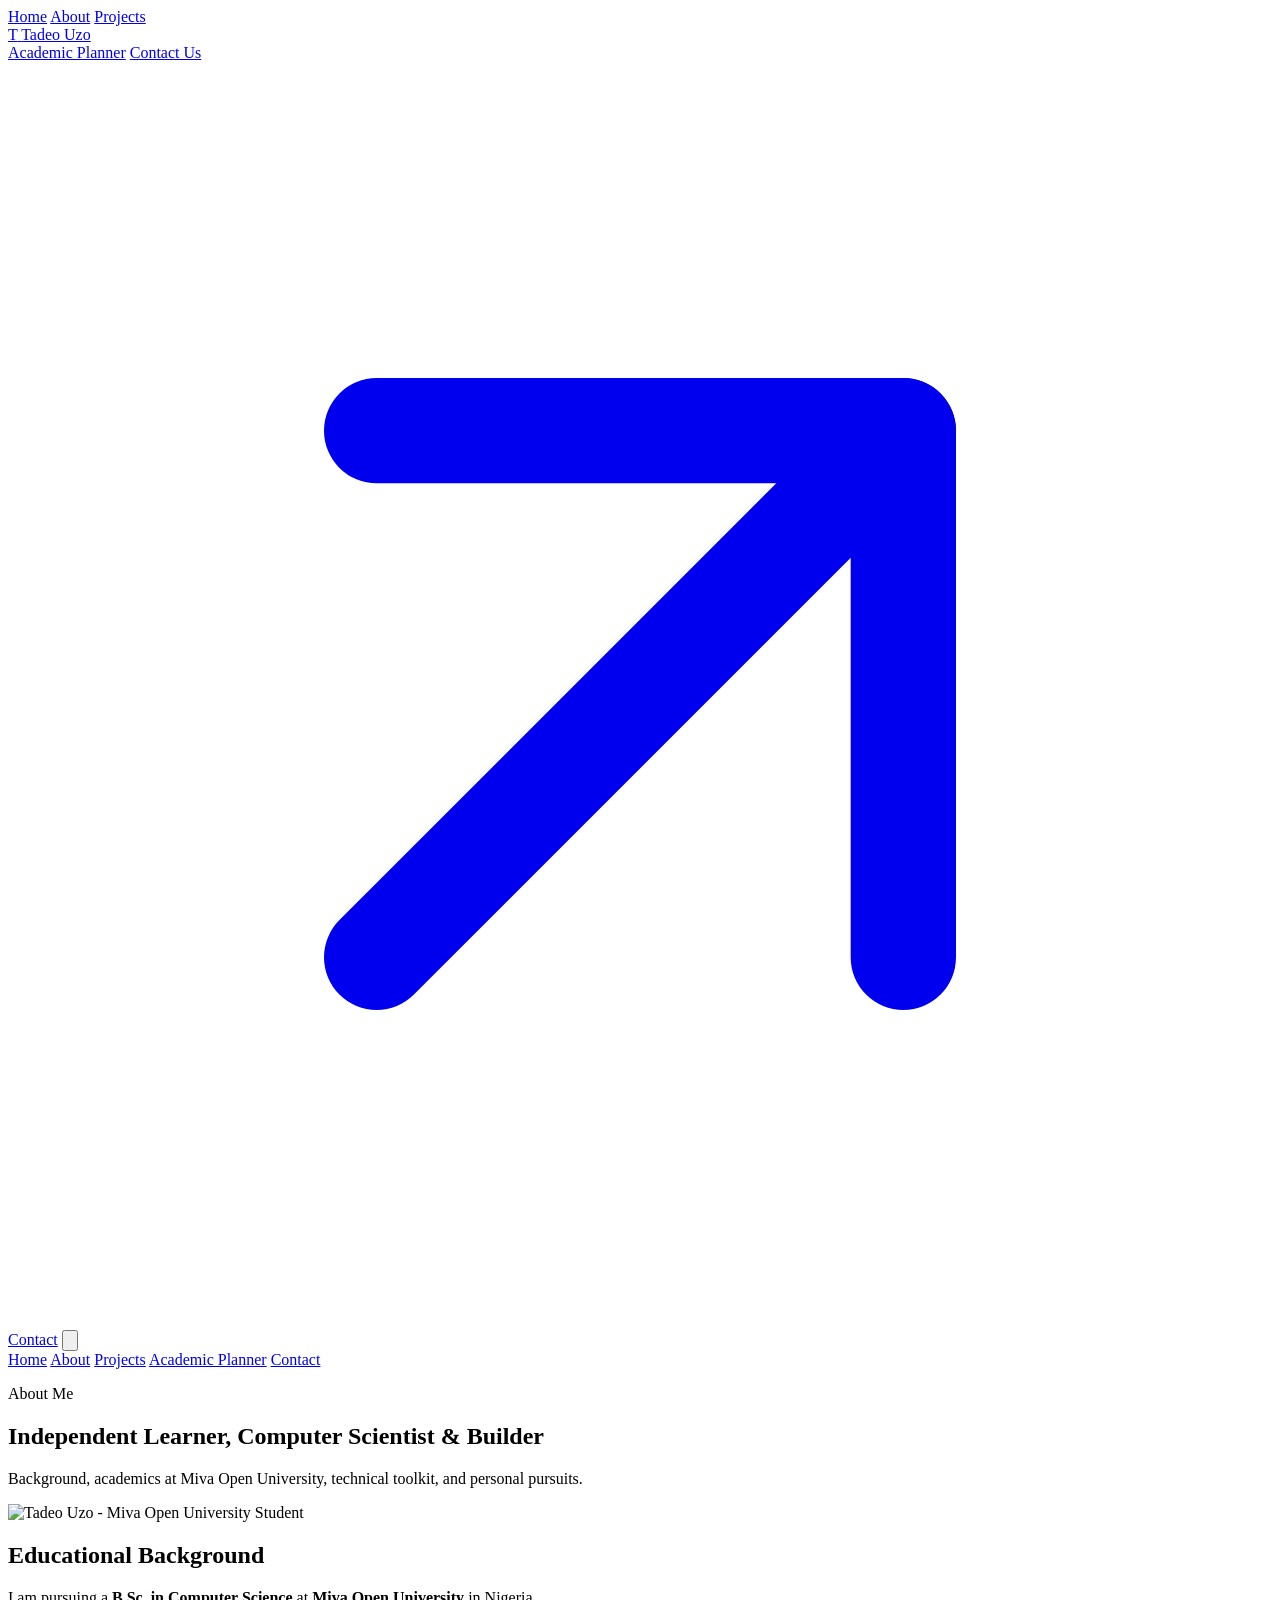
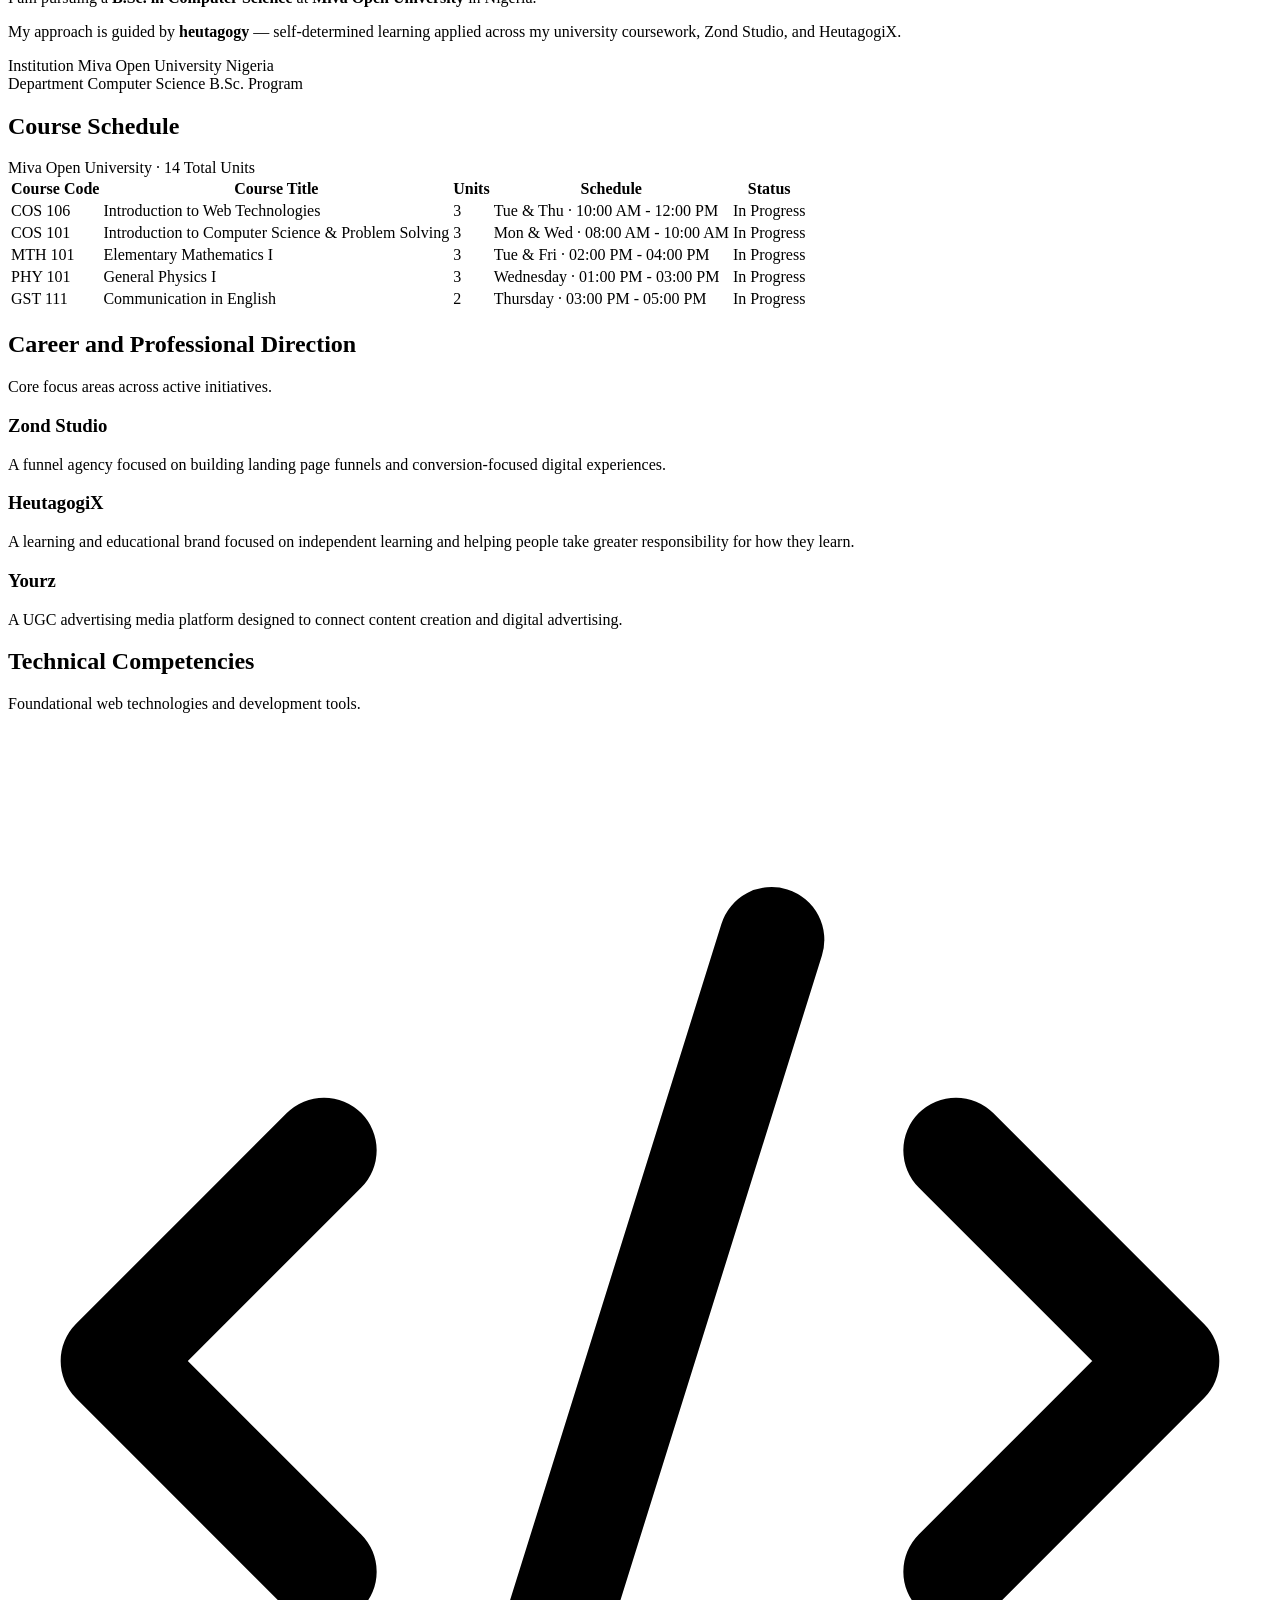
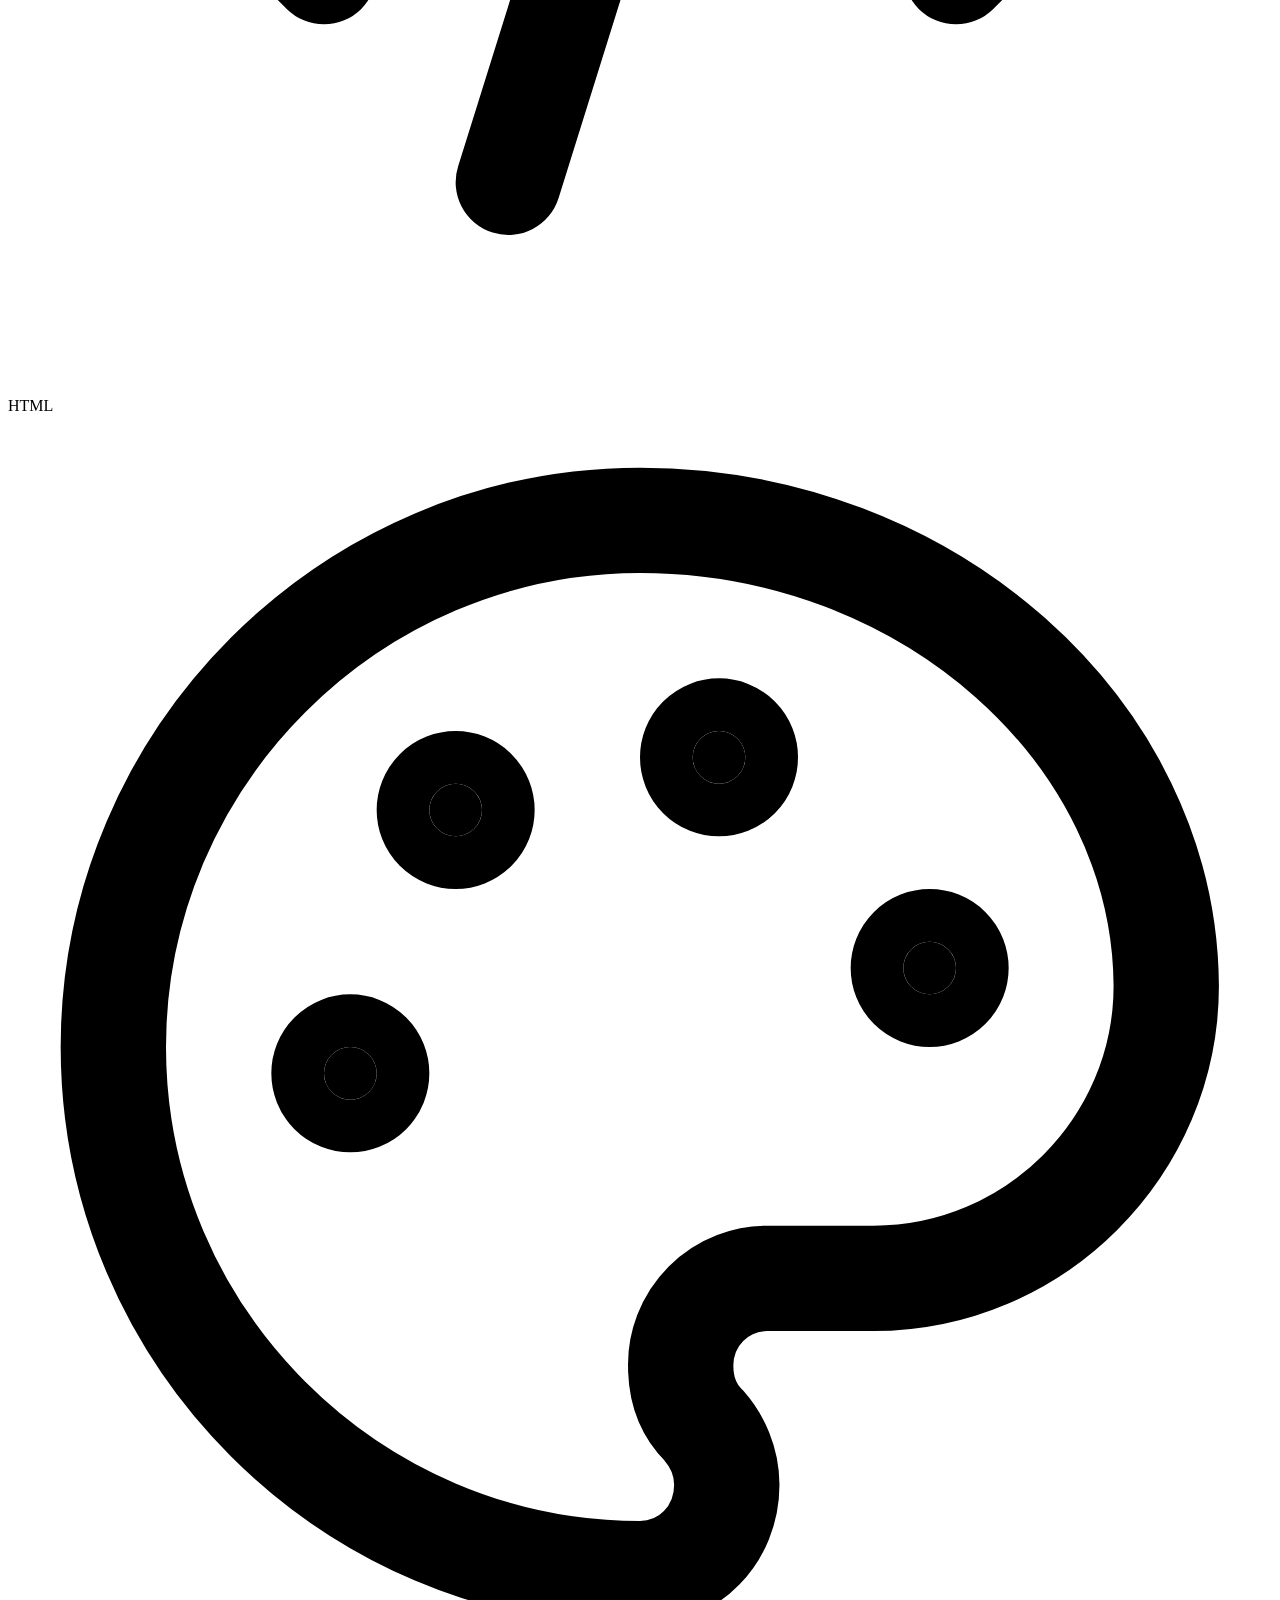
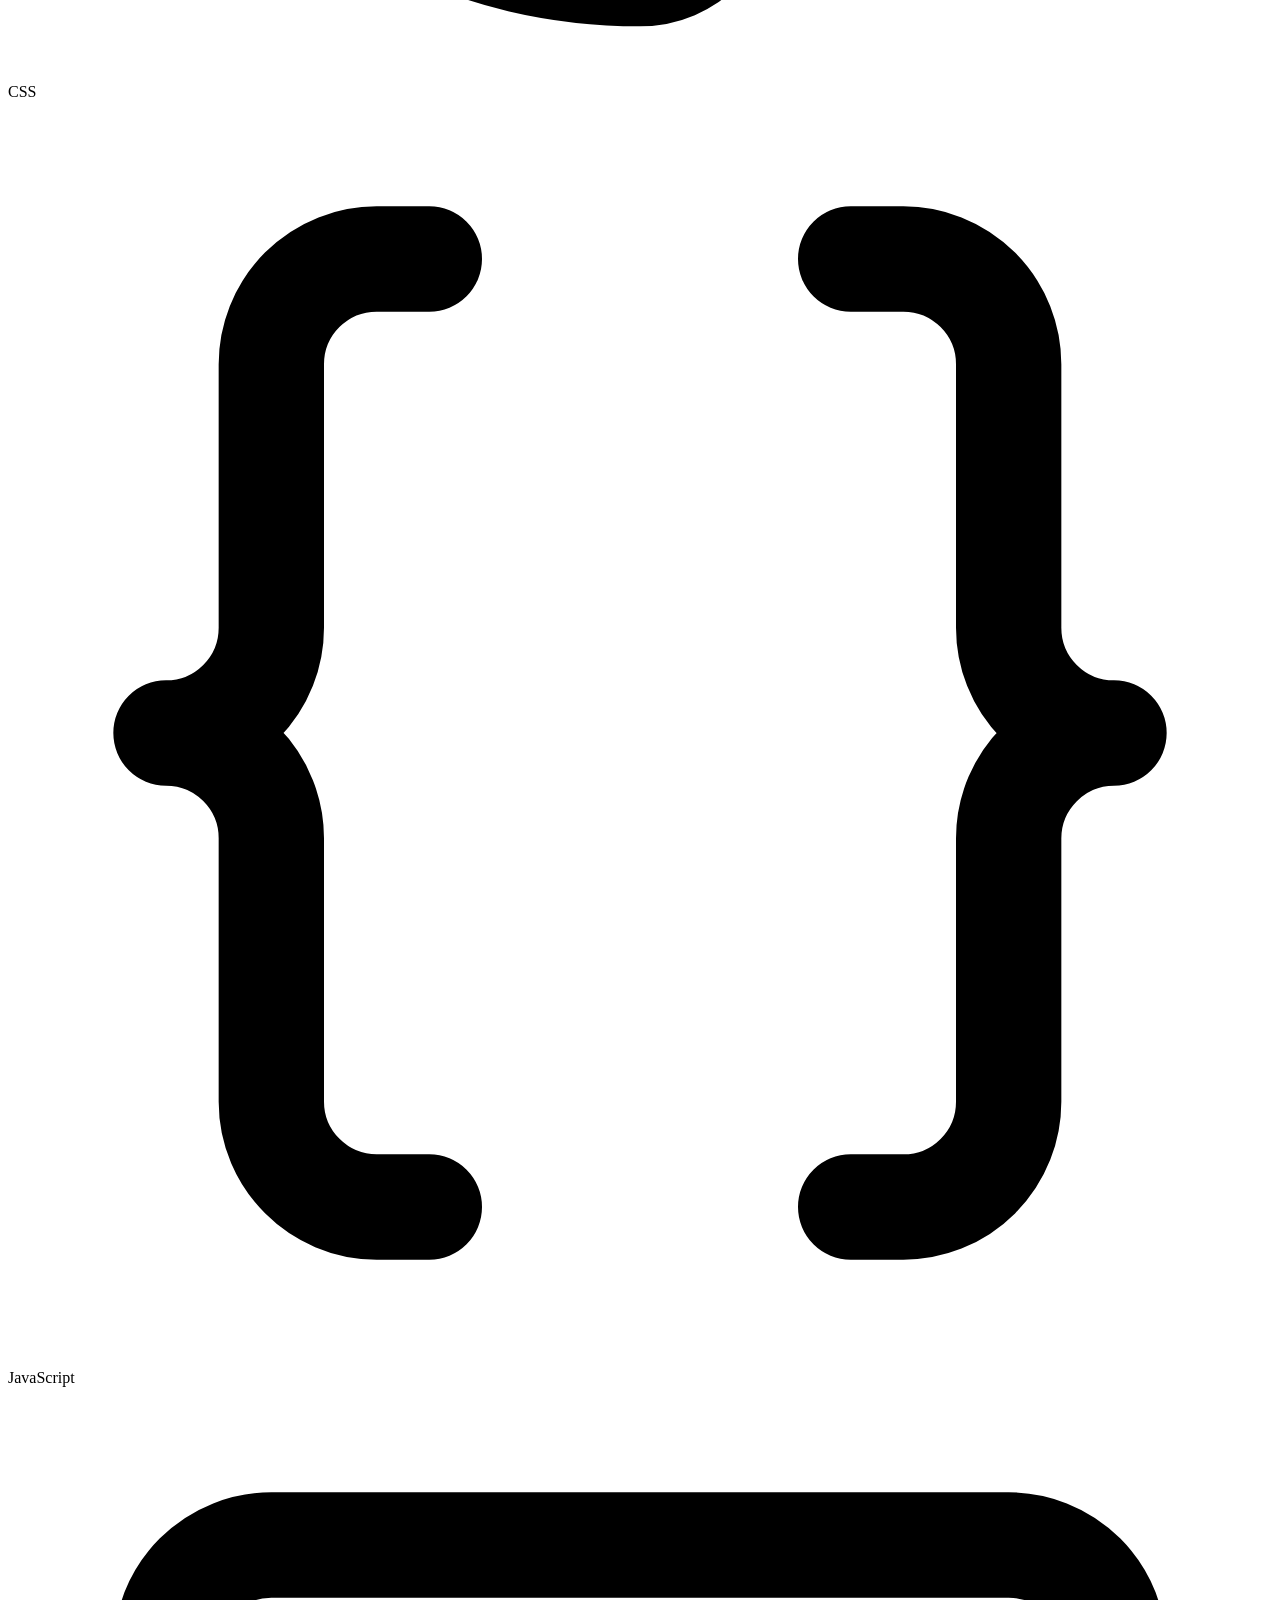
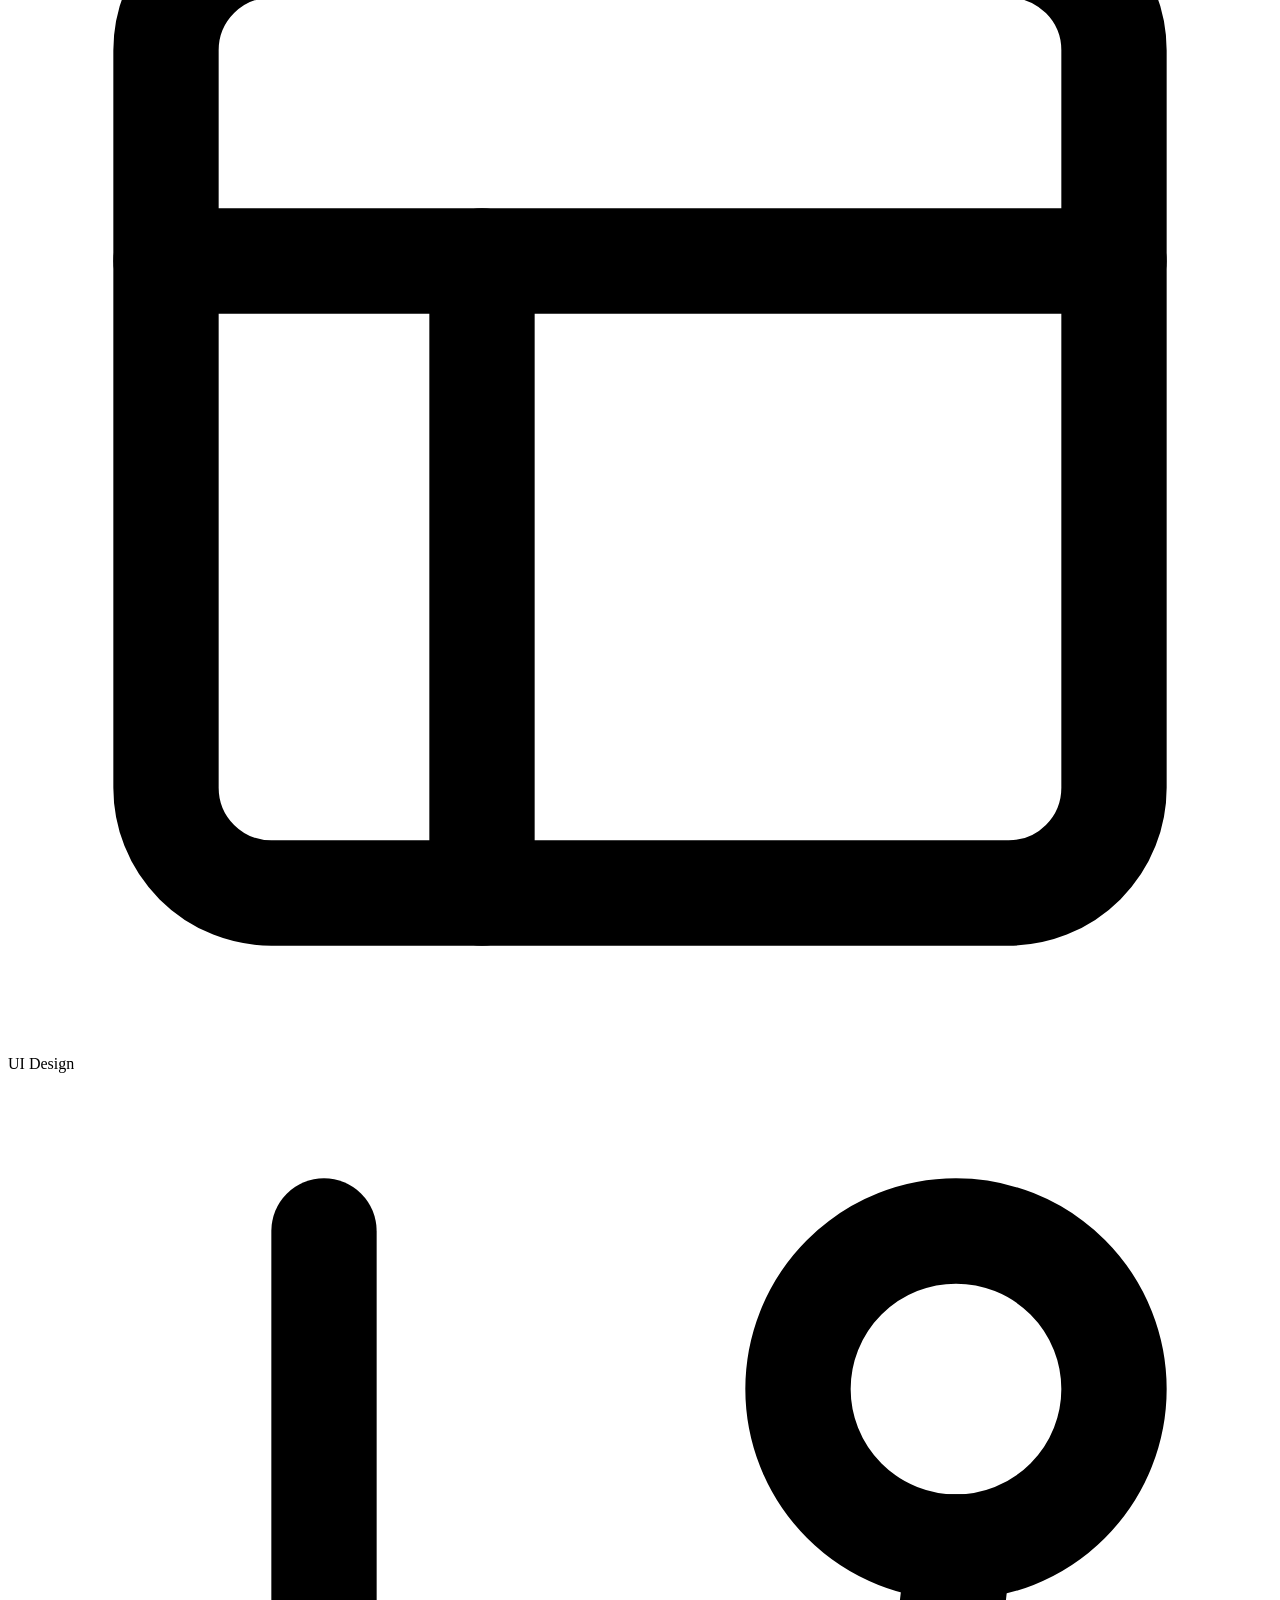
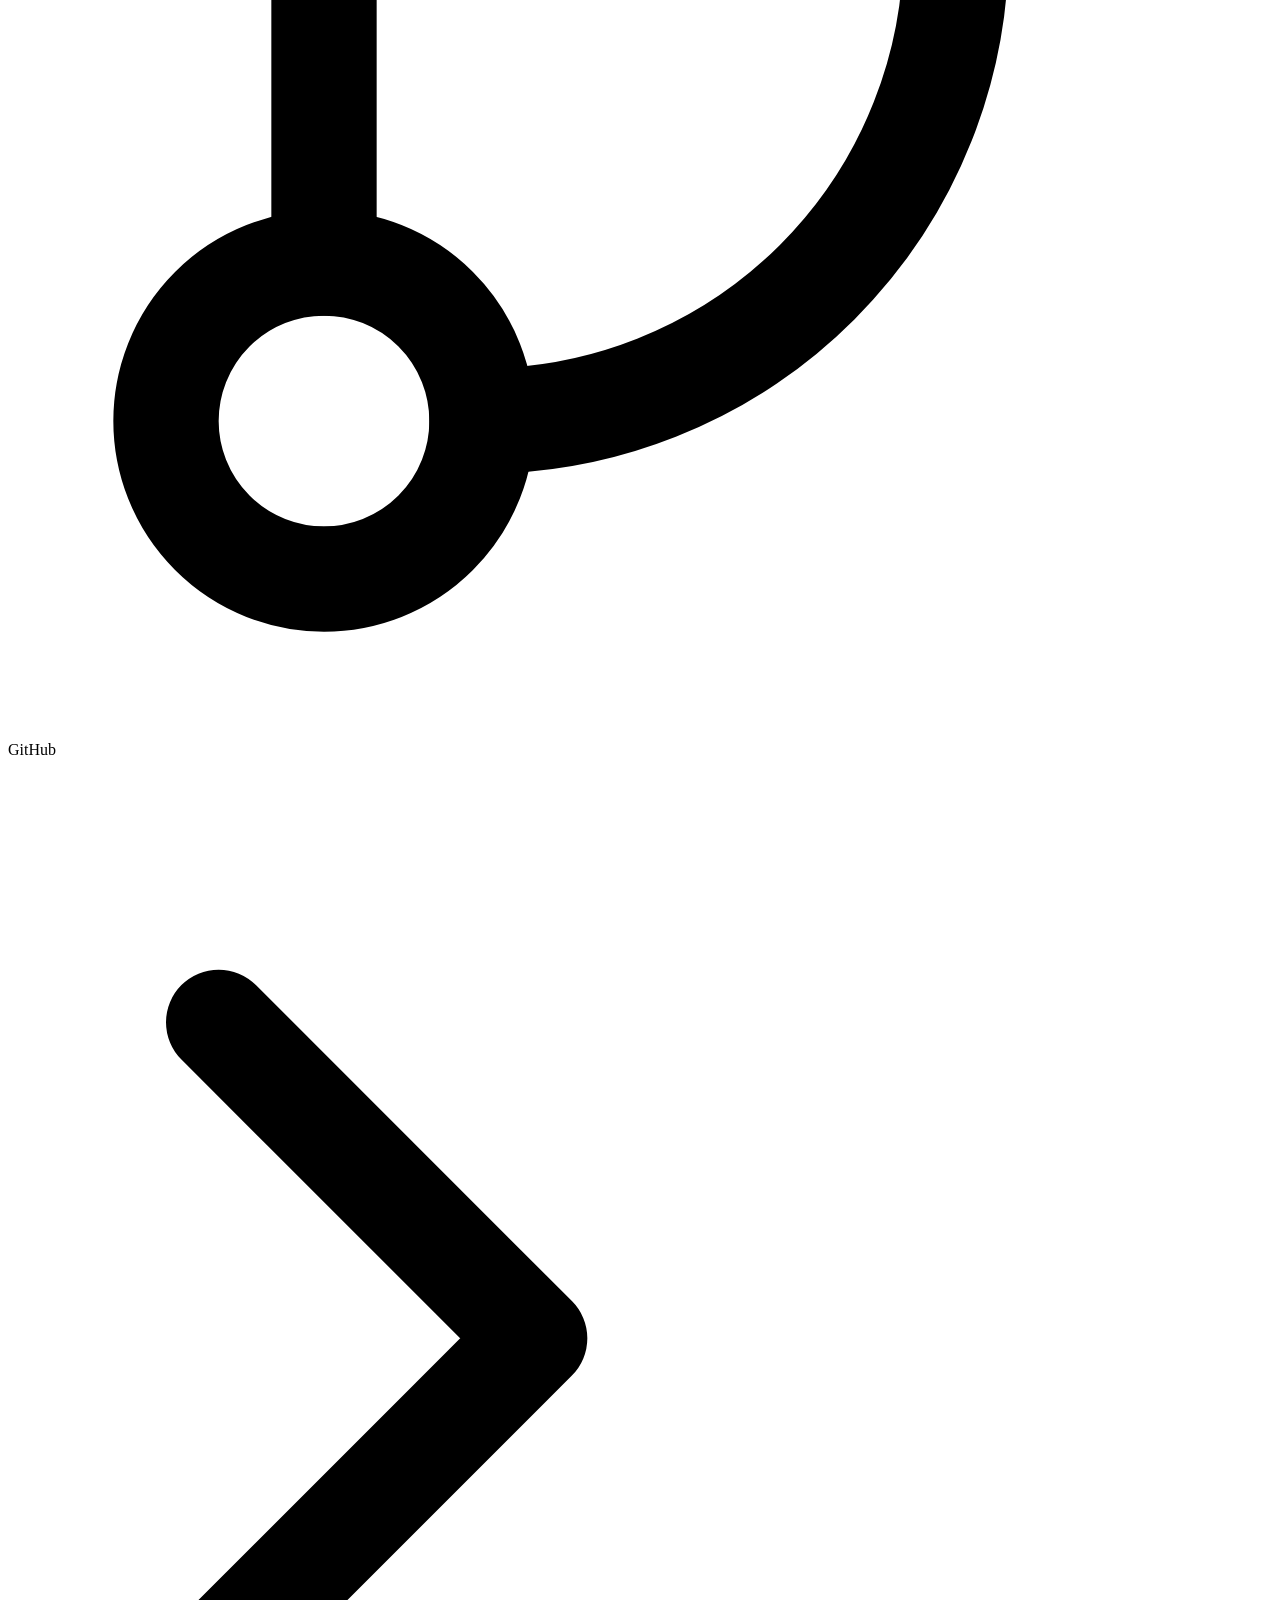
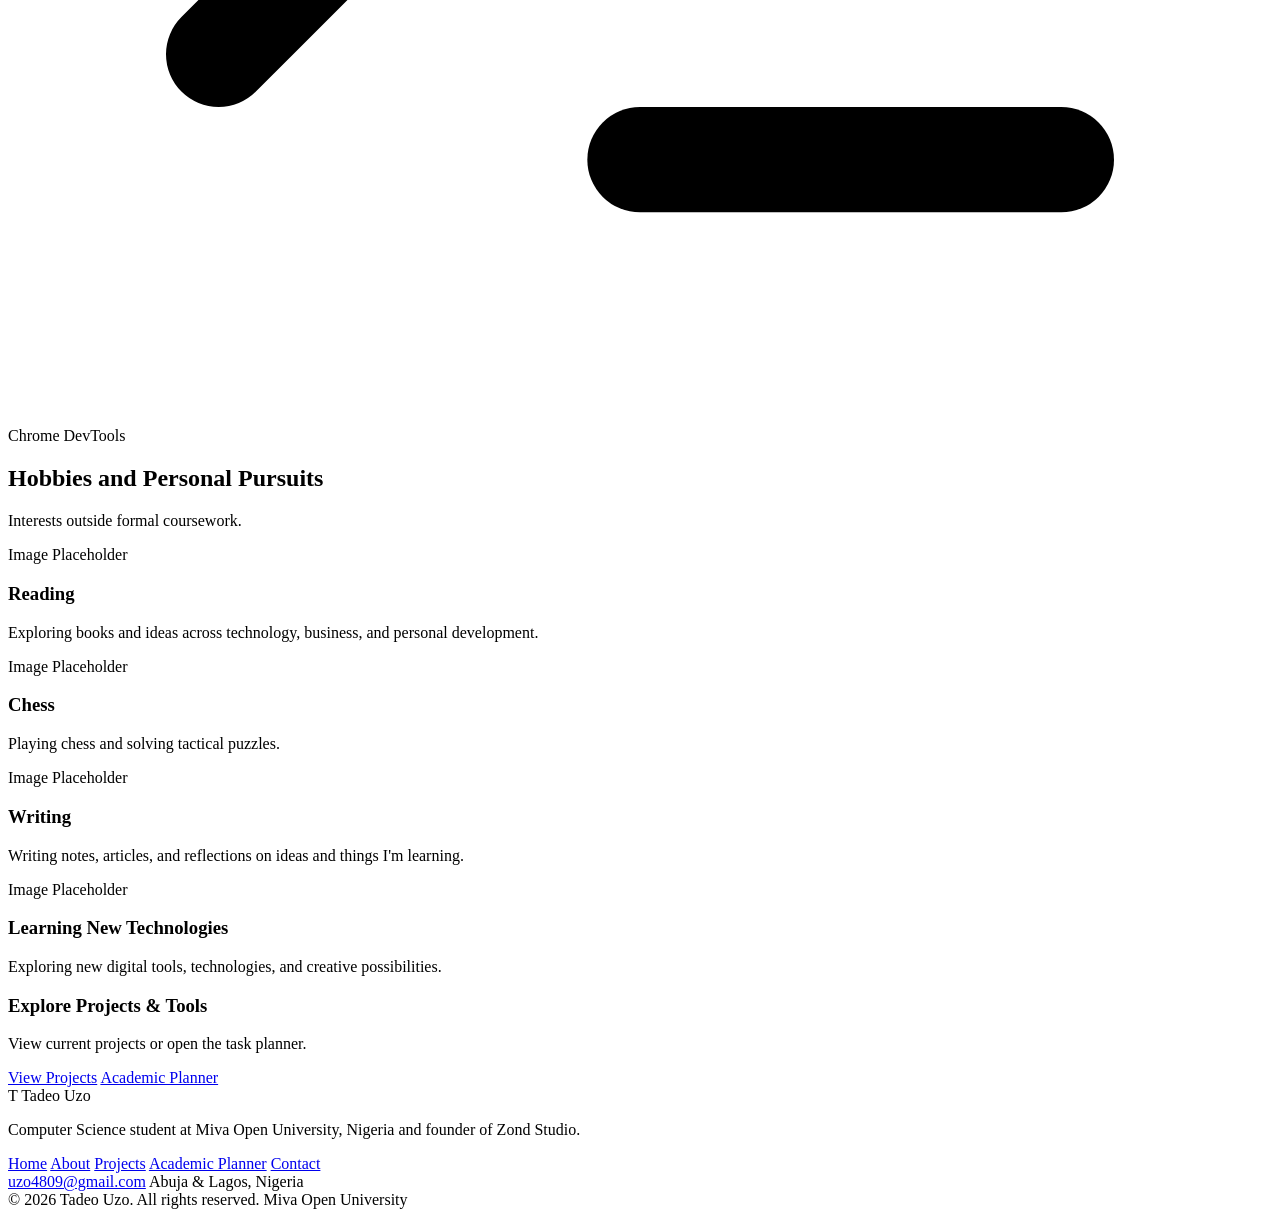
==== about.html @ a74f22e1 "Code Imported" ====
<!doctype html>
<html lang="en">
  <head>
    <meta charset="UTF-8" />
    <meta name="viewport" content="width=device-width, initial-scale=1.0" />
    <title>About Me — Tadeo Uzo</title>
    <meta name="description" content="Background, academics at Miva Open University, technical toolkit, and personal pursuits of Tadeo Uzo." />
    <link rel="preconnect" href="https://fonts.googleapis.com" />
    <link rel="preconnect" href="https://fonts.gstatic.com" crossorigin />
    <link href="https://fonts.googleapis.com/css2?family=Outfit:wght@400;500;600;700;800;900&family=Plus+Jakarta+Sans:wght@300;400;500;600;700&family=JetBrains+Mono:wght@400;500&display=swap" rel="stylesheet" />
    <link rel="stylesheet" href="/css/styles.css" />
  </head>
  <body>
    <div class="app-shell">
      <!-- Floating Capsule Header -->
      <div class="site-header-wrap">
        <header class="site-header">
          <nav class="header-nav-left" aria-label="Primary navigation">
            <a href="/index.html" class="nav-link">Home</a>
            <a href="/about.html" class="nav-link is-active">About</a>
            <a href="/projects.html" class="nav-link">Projects</a>
          </nav>

          <a href="/index.html" class="brand-lockup">
            <span class="brand-badge">T</span>
            <span class="brand-wordmark">Tadeo Uzo</span>
          </a>

          <div class="header-nav-right">
            <a href="/planner.html" class="nav-link">Academic Planner</a>
            <a href="/contact.html" class="header-cta">
              <span>Contact Us</span>
              <svg xmlns="http://www.w3.org/2000/svg" viewBox="0 0 24 24" fill="none" stroke="currentColor" stroke-width="2" stroke-linecap="round" stroke-linejoin="round" aria-hidden="true">
                <path d="M7 7h10v10" />
                <path d="M7 17 17 7" />
              </svg>
            </a>
          </div>

          <div class="header-mobile-controls">
            <a href="/contact.html" class="mobile-contact-pill">Contact</a>
            <button
              type="button"
              id="mobile-menu-toggle"
              class="mobile-menu-toggle"
              aria-label="Toggle navigation menu"
              aria-expanded="false"
            >
              <svg id="icon-menu" xmlns="http://www.w3.org/2000/svg" viewBox="0 0 24 24" fill="none" stroke="currentColor" stroke-width="2" stroke-linecap="round" stroke-linejoin="round" aria-hidden="true">
                <line x1="4" x2="20" y1="12" y2="12" />
                <line x1="4" x2="20" y1="6" y2="6" />
                <line x1="4" x2="20" y1="18" y2="18" />
              </svg>
              <svg id="icon-close" style="display: none;" xmlns="http://www.w3.org/2000/svg" viewBox="0 0 24 24" fill="none" stroke="currentColor" stroke-width="2" stroke-linecap="round" stroke-linejoin="round" aria-hidden="true">
                <path d="M18 6 6 18" />
                <path d="m6 6 12 12" />
              </svg>
            </button>
          </div>
        </header>

        <div id="mobile-drawer" class="mobile-drawer">
          <div class="mobile-drawer-list">
            <a href="/index.html" class="mobile-drawer-link">Home</a>
            <a href="/about.html" class="mobile-drawer-link is-active">About</a>
            <a href="/projects.html" class="mobile-drawer-link">Projects</a>
            <a href="/planner.html" class="mobile-drawer-link">Academic Planner</a>
            <a href="/contact.html" class="mobile-drawer-link">Contact</a>
          </div>
        </div>
      </div>

      <!-- Main Content -->
      <main class="main-content">
        <div class="page-container-5xl">
          <!-- PAGE HEADER -->
          <section class="page-header">
            <p class="page-kicker">About Me</p>
            <h1 class="page-title">
              Independent Learner, Computer Scientist &amp; Builder
            </h1>
            <p class="page-subtitle">
              Background, academics at Miva Open University, technical toolkit, and personal pursuits.
            </p>
          </section>

          <!-- A. BACKGROUND SECTION -->
          <section class="about-bg-grid">
            <div class="about-portrait-wrap">
              <div class="about-portrait-circle">
                <img
                  src="/assets/images/tadeo_uzo_portrait_1794486803854.jpg"
                  alt="Tadeo Uzo - Miva Open University Student"
                  referrerPolicy="no-referrer"
                />
              </div>
            </div>

            <div class="about-bg-content">
              <h2 class="about-bg-heading">Educational Background</h2>

              <div class="about-bg-prose">
                <p>
                  I am pursuing a <strong>B.Sc. in Computer Science</strong> at
                  <strong>Miva Open University</strong> in Nigeria.
                </p>
                <p>
                  My approach is guided by <strong>heutagogy</strong> — self-determined
                  learning applied across my university coursework, Zond Studio, and HeutagogiX.
                </p>
              </div>

              <div class="about-info-grid">
                <div class="about-info-card">
                  <span class="about-info-label">Institution</span>
                  <span class="about-info-value">Miva Open University</span>
                  <span class="about-info-meta">Nigeria</span>
                </div>
                <div class="about-info-card">
                  <span class="about-info-label">Department</span>
                  <span class="about-info-value">Computer Science</span>
                  <span class="about-info-meta">B.Sc. Program</span>
                </div>
              </div>
            </div>
          </section>

          <!-- B. EDUCATION TABLE -->
          <section class="schedule-section">
            <div class="schedule-header">
              <h2 class="section-title">Course Schedule</h2>
              <span class="schedule-units">Miva Open University · 14 Total Units</span>
            </div>

            <div class="table-card">
              <table class="course-table">
                <thead>
                  <tr>
                    <th scope="col">Course Code</th>
                    <th scope="col">Course Title</th>
                    <th scope="col" class="text-center">Units</th>
                    <th scope="col">Schedule</th>
                    <th scope="col">Status</th>
                  </tr>
                </thead>
                <tbody>
                  <tr>
                    <td class="course-code-cell">COS 106</td>
                    <td class="course-title-cell">Introduction to Web Technologies</td>
                    <td class="course-units-cell">3</td>
                    <td class="course-schedule-cell">
                      <span>Tue &amp; Thu</span>
                      <span class="course-schedule-sep">·</span>
                      <span class="course-schedule-time">10:00 AM - 12:00 PM</span>
                    </td>
                    <td class="course-status-cell">In Progress</td>
                  </tr>
                  <tr>
                    <td class="course-code-cell">COS 101</td>
                    <td class="course-title-cell">Introduction to Computer Science &amp; Problem Solving</td>
                    <td class="course-units-cell">3</td>
                    <td class="course-schedule-cell">
                      <span>Mon &amp; Wed</span>
                      <span class="course-schedule-sep">·</span>
                      <span class="course-schedule-time">08:00 AM - 10:00 AM</span>
                    </td>
                    <td class="course-status-cell">In Progress</td>
                  </tr>
                  <tr>
                    <td class="course-code-cell">MTH 101</td>
                    <td class="course-title-cell">Elementary Mathematics I</td>
                    <td class="course-units-cell">3</td>
                    <td class="course-schedule-cell">
                      <span>Tue &amp; Fri</span>
                      <span class="course-schedule-sep">·</span>
                      <span class="course-schedule-time">02:00 PM - 04:00 PM</span>
                    </td>
                    <td class="course-status-cell">In Progress</td>
                  </tr>
                  <tr>
                    <td class="course-code-cell">PHY 101</td>
                    <td class="course-title-cell">General Physics I</td>
                    <td class="course-units-cell">3</td>
                    <td class="course-schedule-cell">
                      <span>Wednesday</span>
                      <span class="course-schedule-sep">·</span>
                      <span class="course-schedule-time">01:00 PM - 03:00 PM</span>
                    </td>
                    <td class="course-status-cell">In Progress</td>
                  </tr>
                  <tr>
                    <td class="course-code-cell">GST 111</td>
                    <td class="course-title-cell">Communication in English</td>
                    <td class="course-units-cell">2</td>
                    <td class="course-schedule-cell">
                      <span>Thursday</span>
                      <span class="course-schedule-sep">·</span>
                      <span class="course-schedule-time">03:00 PM - 05:00 PM</span>
                    </td>
                    <td class="course-status-cell">In Progress</td>
                  </tr>
                </tbody>
              </table>
            </div>
          </section>

          <!-- C. CAREER AND PROFESSIONAL DIRECTION -->
          <section class="about-standalone-section">
            <div class="section-heading-block">
              <h2 class="section-title">Career and Professional Direction</h2>
              <p class="section-subtitle">Core focus areas across active initiatives.</p>
            </div>

            <div class="career-grid">
              <div class="career-card career-card--dark">
                <h3 class="career-card-title">Zond Studio</h3>
                <p class="career-card-desc">
                  A funnel agency focused on building landing page funnels and conversion-focused digital experiences.
                </p>
              </div>

              <div class="career-card career-card--light">
                <h3 class="career-card-title">HeutagogiX</h3>
                <p class="career-card-desc">
                  A learning and educational brand focused on independent learning and helping people take greater responsibility for how they learn.
                </p>
              </div>

              <div class="career-card career-card--dark">
                <h3 class="career-card-title">Yourz</h3>
                <p class="career-card-desc">
                  A UGC advertising media platform designed to connect content creation and digital advertising.
                </p>
              </div>
            </div>
          </section>

          <!-- D. TECHNICAL COMPETENCIES -->
          <section class="about-standalone-section">
            <div class="section-heading-block">
              <h2 class="section-title">Technical Competencies</h2>
              <p class="section-subtitle">Foundational web technologies and development tools.</p>
            </div>

            <div class="skills-grid">
              <div class="skill-card">
                <div class="skill-icon-box">
                  <svg xmlns="http://www.w3.org/2000/svg" viewBox="0 0 24 24" fill="none" stroke="currentColor" stroke-width="2" stroke-linecap="round" stroke-linejoin="round" aria-hidden="true">
                    <path d="m18 16 4-4-4-4" />
                    <path d="m6 8-4 4 4 4" />
                    <path d="m14.5 4-5 16" />
                  </svg>
                </div>
                <span class="skill-label">HTML</span>
              </div>

              <div class="skill-card">
                <div class="skill-icon-box">
                  <svg xmlns="http://www.w3.org/2000/svg" viewBox="0 0 24 24" fill="none" stroke="currentColor" stroke-width="2" stroke-linecap="round" stroke-linejoin="round" aria-hidden="true">
                    <circle cx="13.5" cy="6.5" r=".5" fill="currentColor" />
                    <circle cx="17.5" cy="10.5" r=".5" fill="currentColor" />
                    <circle cx="8.5" cy="7.5" r=".5" fill="currentColor" />
                    <circle cx="6.5" cy="12.5" r=".5" fill="currentColor" />
                    <path d="M12 2C6.5 2 2 6.5 2 12s4.5 10 10 10c.926 0 1.648-.746 1.648-1.688 0-.437-.18-.835-.437-1.125-.29-.289-.438-.652-.438-1.125a1.64 1.64 0 0 1 1.668-1.668h1.996c3.051 0 5.555-2.503 5.555-5.554C21.965 6.012 17.461 2 12 2z" />
                  </svg>
                </div>
                <span class="skill-label">CSS</span>
              </div>

              <div class="skill-card">
                <div class="skill-icon-box">
                  <svg xmlns="http://www.w3.org/2000/svg" viewBox="0 0 24 24" fill="none" stroke="currentColor" stroke-width="2" stroke-linecap="round" stroke-linejoin="round" aria-hidden="true">
                    <path d="M8 3H7a2 2 0 0 0-2 2v5a2 2 0 0 1-2 2 2 2 0 0 1 2 2v5c0 1.1.9 2 2 2h1" />
                    <path d="M16 21h1a2 2 0 0 0 2-2v-5c0-1.1.9-2 2-2a2 2 0 0 1-2-2V5a2 2 0 0 0-2-2h-1" />
                  </svg>
                </div>
                <span class="skill-label">JavaScript</span>
              </div>

              <div class="skill-card">
                <div class="skill-icon-box">
                  <svg xmlns="http://www.w3.org/2000/svg" viewBox="0 0 24 24" fill="none" stroke="currentColor" stroke-width="2" stroke-linecap="round" stroke-linejoin="round" aria-hidden="true">
                    <rect width="18" height="18" x="3" y="3" rx="2" />
                    <path d="M3 9h18" />
                    <path d="M9 21V9" />
                  </svg>
                </div>
                <span class="skill-label">UI Design</span>
              </div>

              <div class="skill-card">
                <div class="skill-icon-box">
                  <svg xmlns="http://www.w3.org/2000/svg" viewBox="0 0 24 24" fill="none" stroke="currentColor" stroke-width="2" stroke-linecap="round" stroke-linejoin="round" aria-hidden="true">
                    <line x1="6" x2="6" y1="3" y2="15" />
                    <circle cx="18" cy="6" r="3" />
                    <circle cx="6" cy="18" r="3" />
                    <path d="M18 9a9 9 0 0 1-9 9" />
                  </svg>
                </div>
                <span class="skill-label">GitHub</span>
              </div>

              <div class="skill-card">
                <div class="skill-icon-box">
                  <svg xmlns="http://www.w3.org/2000/svg" viewBox="0 0 24 24" fill="none" stroke="currentColor" stroke-width="2" stroke-linecap="round" stroke-linejoin="round" aria-hidden="true">
                    <polyline points="4 17 10 11 4 5" />
                    <line x1="12" x2="20" y1="19" y2="19" />
                  </svg>
                </div>
                <span class="skill-label">Chrome DevTools</span>
              </div>
            </div>
          </section>

          <!-- E. HOBBIES AND PERSONAL PURSUITS -->
          <section class="about-standalone-section">
            <div class="section-heading-block">
              <h2 class="section-title">Hobbies and Personal Pursuits</h2>
              <p class="section-subtitle">Interests outside formal coursework.</p>
            </div>

            <div class="hobbies-grid">
              <div class="hobby-card">
                <div class="hobby-placeholder">Image Placeholder</div>
                <div class="hobby-body">
                  <h3 class="hobby-title">Reading</h3>
                  <p class="hobby-desc">
                    Exploring books and ideas across technology, business, and personal development.
                  </p>
                </div>
              </div>

              <div class="hobby-card">
                <div class="hobby-placeholder">Image Placeholder</div>
                <div class="hobby-body">
                  <h3 class="hobby-title">Chess</h3>
                  <p class="hobby-desc">
                    Playing chess and solving tactical puzzles.
                  </p>
                </div>
              </div>

              <div class="hobby-card">
                <div class="hobby-placeholder">Image Placeholder</div>
                <div class="hobby-body">
                  <h3 class="hobby-title">Writing</h3>
                  <p class="hobby-desc">
                    Writing notes, articles, and reflections on ideas and things I&apos;m learning.
                  </p>
                </div>
              </div>

              <div class="hobby-card">
                <div class="hobby-placeholder">Image Placeholder</div>
                <div class="hobby-body">
                  <h3 class="hobby-title">Learning New Technologies</h3>
                  <p class="hobby-desc">
                    Exploring new digital tools, technologies, and creative possibilities.
                  </p>
                </div>
              </div>
            </div>
          </section>

          <!-- Bottom Navigation Callout -->
          <section class="about-callout">
            <div>
              <h3 class="about-callout-title">Explore Projects &amp; Tools</h3>
              <p class="about-callout-sub">
                View current projects or open the task planner.
              </p>
            </div>
            <div class="about-callout-actions">
              <a href="/projects.html" class="btn-callout-primary">View Projects</a>
              <a href="/planner.html" class="btn-callout-secondary">Academic Planner</a>
            </div>
          </section>
        </div>
      </main>

      <!-- Dark Footer -->
      <footer class="site-footer">
        <div class="footer-inner">
          <div class="footer-top">
            <div class="footer-brand">
              <div class="footer-brand-row">
                <span class="footer-brand-badge">T</span>
                <span class="footer-brand-name">Tadeo Uzo</span>
              </div>
              <p class="footer-brand-desc">
                Computer Science student at Miva Open University, Nigeria and founder of Zond Studio.
              </p>
            </div>

            <nav aria-label="Footer navigation" class="footer-nav">
              <a href="/index.html">Home</a>
              <a href="/about.html">About</a>
              <a href="/projects.html">Projects</a>
              <a href="/planner.html">Academic Planner</a>
              <a href="/contact.html">Contact</a>
            </nav>

            <div class="footer-contact">
              <a href="mailto:uzo4809@gmail.com" class="footer-email">uzo4809@gmail.com</a>
              <span>Abuja &amp; Lagos, Nigeria</span>
            </div>
          </div>

          <div class="footer-bottom">
            <span>&copy; 2026 Tadeo Uzo. All rights reserved.</span>
            <span>Miva Open University</span>
          </div>
        </div>
      </footer>
    </div>

    <script type="module" src="/js/main.js"></script>
  </body>
</html>
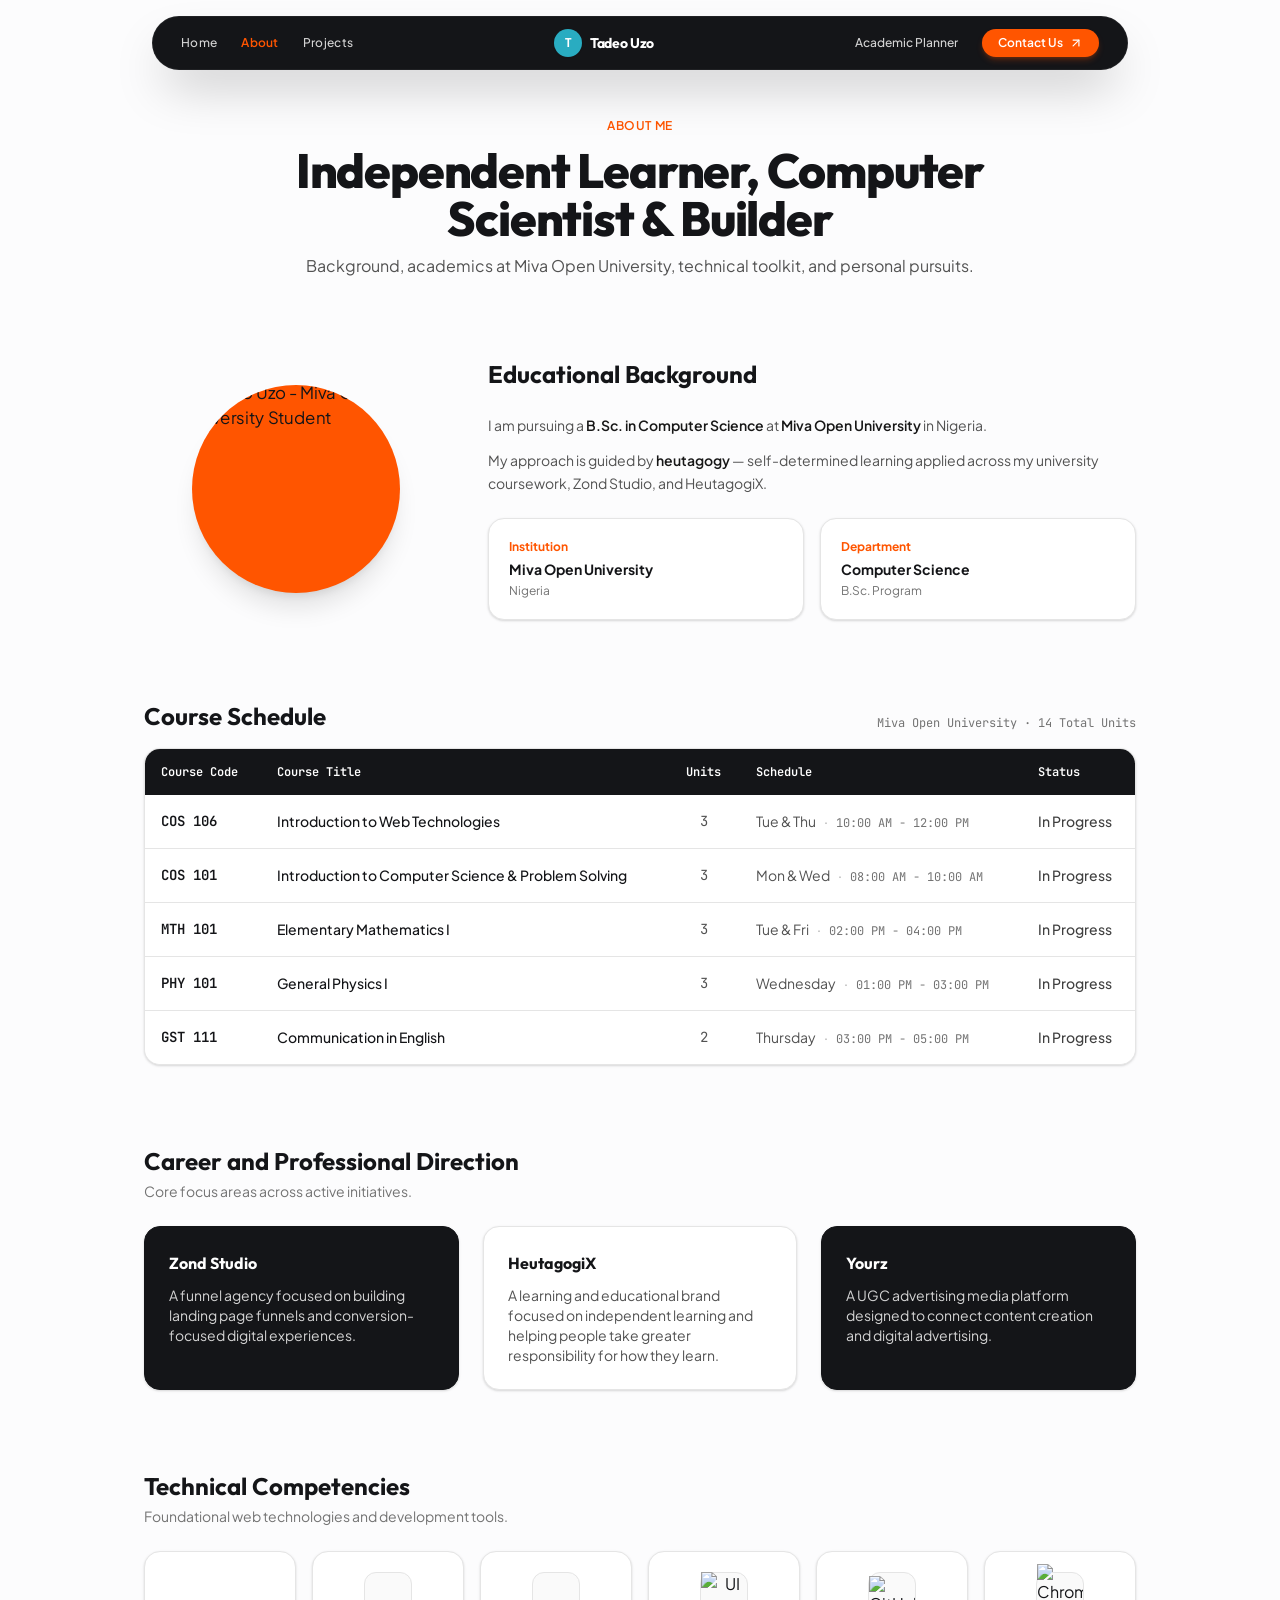
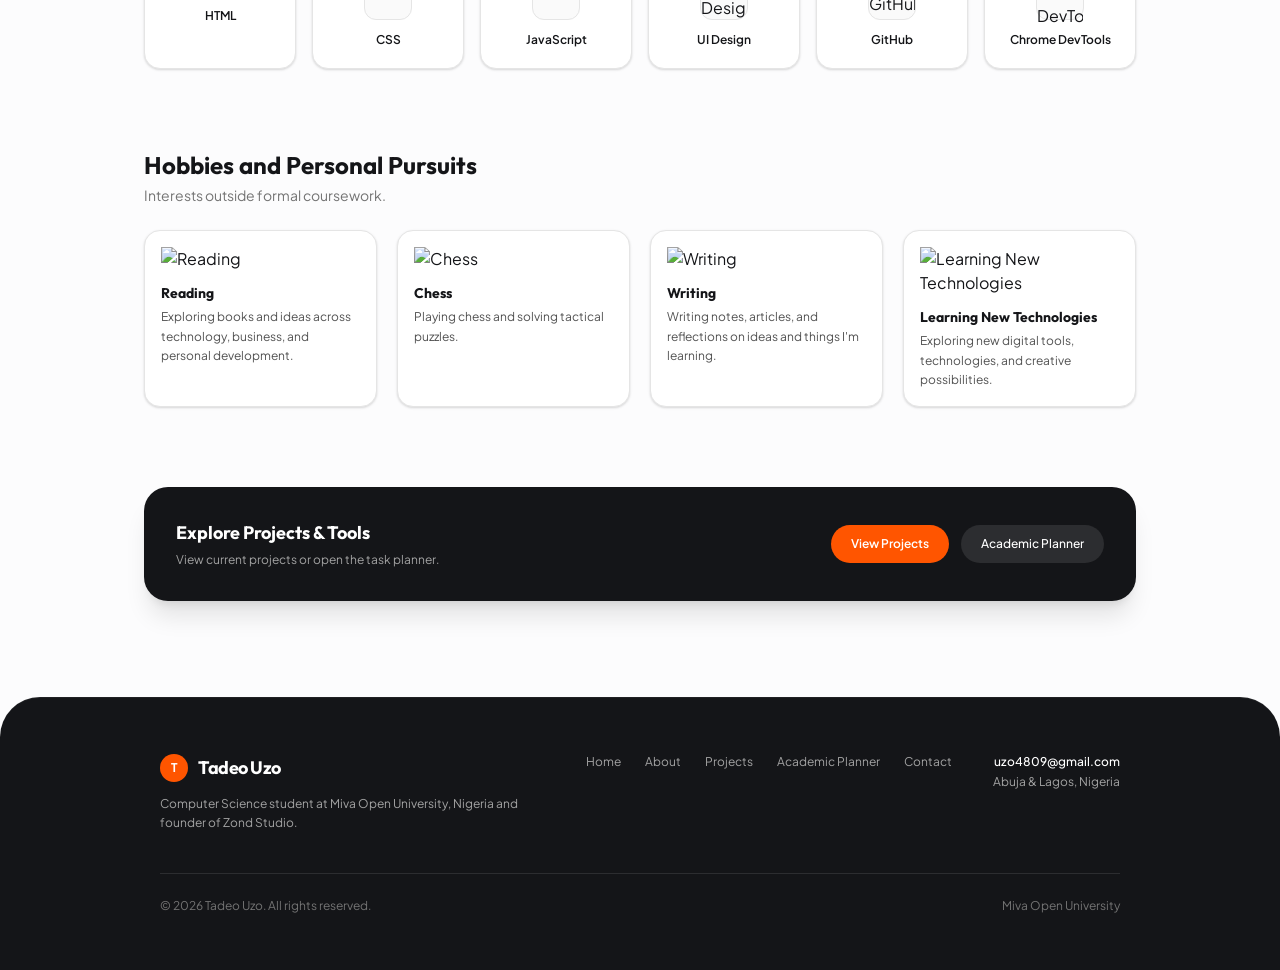
==== commit c68f44ee: "Media Imported and Project Finshed" ====
--- a/about.html
+++ b/about.html
@@ -89,7 +89,7 @@
             <div class="about-portrait-wrap">
               <div class="about-portrait-circle">
                 <img
-                  src="/assets/images/tadeo_uzo_portrait_1794486803854.jpg"
+                  src="assets/me-sleeve.png"
                   alt="Tadeo Uzo - Miva Open University Student"
                   referrerPolicy="no-referrer"
                 />
@@ -244,68 +244,42 @@
 
             <div class="skills-grid">
               <div class="skill-card">
-                <div class="skill-icon-box">
-                  <svg xmlns="http://www.w3.org/2000/svg" viewBox="0 0 24 24" fill="none" stroke="currentColor" stroke-width="2" stroke-linecap="round" stroke-linejoin="round" aria-hidden="true">
-                    <path d="m18 16 4-4-4-4" />
-                    <path d="m6 8-4 4 4 4" />
-                    <path d="m14.5 4-5 16" />
+                <img src="assets/html.png" alt="">
+                <span class="skill-label">HTML</span>
+              </div>
+
+              <div class="skill-card">
+                <div class="skill-icon-box">
+                  <img src="assets/css.png" alt="">
+                </div>
+                <span class="skill-label">CSS</span>
+              </div>
+
+              <div class="skill-card">
+                <div class="skill-icon-box">
+                  <img src="assets/JS.png" alt="">
+                </div>
+                <span class="skill-label">JavaScript</span>
+              </div>
+
+              <div class="skill-card">
+                <div class="skill-icon-box">
+                  <img src="assets/UI.png" alt="UI Design">
+                </div>
+                <span class="skill-label">UI Design</span>
+              </div>
+
+              <div class="skill-card">
+                <div class="skill-icon-box">
+                    <img src="assets/github.png" alt="GitHub">
                   </svg>
                 </div>
-                <span class="skill-label">HTML</span>
-              </div>
-
-              <div class="skill-card">
-                <div class="skill-icon-box">
-                  <svg xmlns="http://www.w3.org/2000/svg" viewBox="0 0 24 24" fill="none" stroke="currentColor" stroke-width="2" stroke-linecap="round" stroke-linejoin="round" aria-hidden="true">
-                    <circle cx="13.5" cy="6.5" r=".5" fill="currentColor" />
-                    <circle cx="17.5" cy="10.5" r=".5" fill="currentColor" />
-                    <circle cx="8.5" cy="7.5" r=".5" fill="currentColor" />
-                    <circle cx="6.5" cy="12.5" r=".5" fill="currentColor" />
-                    <path d="M12 2C6.5 2 2 6.5 2 12s4.5 10 10 10c.926 0 1.648-.746 1.648-1.688 0-.437-.18-.835-.437-1.125-.29-.289-.438-.652-.438-1.125a1.64 1.64 0 0 1 1.668-1.668h1.996c3.051 0 5.555-2.503 5.555-5.554C21.965 6.012 17.461 2 12 2z" />
-                  </svg>
-                </div>
-                <span class="skill-label">CSS</span>
-              </div>
-
-              <div class="skill-card">
-                <div class="skill-icon-box">
-                  <svg xmlns="http://www.w3.org/2000/svg" viewBox="0 0 24 24" fill="none" stroke="currentColor" stroke-width="2" stroke-linecap="round" stroke-linejoin="round" aria-hidden="true">
-                    <path d="M8 3H7a2 2 0 0 0-2 2v5a2 2 0 0 1-2 2 2 2 0 0 1 2 2v5c0 1.1.9 2 2 2h1" />
-                    <path d="M16 21h1a2 2 0 0 0 2-2v-5c0-1.1.9-2 2-2a2 2 0 0 1-2-2V5a2 2 0 0 0-2-2h-1" />
-                  </svg>
-                </div>
-                <span class="skill-label">JavaScript</span>
-              </div>
-
-              <div class="skill-card">
-                <div class="skill-icon-box">
-                  <svg xmlns="http://www.w3.org/2000/svg" viewBox="0 0 24 24" fill="none" stroke="currentColor" stroke-width="2" stroke-linecap="round" stroke-linejoin="round" aria-hidden="true">
-                    <rect width="18" height="18" x="3" y="3" rx="2" />
-                    <path d="M3 9h18" />
-                    <path d="M9 21V9" />
-                  </svg>
-                </div>
-                <span class="skill-label">UI Design</span>
-              </div>
-
-              <div class="skill-card">
-                <div class="skill-icon-box">
-                  <svg xmlns="http://www.w3.org/2000/svg" viewBox="0 0 24 24" fill="none" stroke="currentColor" stroke-width="2" stroke-linecap="round" stroke-linejoin="round" aria-hidden="true">
-                    <line x1="6" x2="6" y1="3" y2="15" />
-                    <circle cx="18" cy="6" r="3" />
-                    <circle cx="6" cy="18" r="3" />
-                    <path d="M18 9a9 9 0 0 1-9 9" />
-                  </svg>
-                </div>
                 <span class="skill-label">GitHub</span>
               </div>
 
               <div class="skill-card">
                 <div class="skill-icon-box">
-                  <svg xmlns="http://www.w3.org/2000/svg" viewBox="0 0 24 24" fill="none" stroke="currentColor" stroke-width="2" stroke-linecap="round" stroke-linejoin="round" aria-hidden="true">
-                    <polyline points="4 17 10 11 4 5" />
-                    <line x1="12" x2="20" y1="19" y2="19" />
-                  </svg>
+                  <img src="assets/chrome.png" alt="Chrome DevTools">
                 </div>
                 <span class="skill-label">Chrome DevTools</span>
               </div>
@@ -321,7 +295,7 @@
 
             <div class="hobbies-grid">
               <div class="hobby-card">
-                <div class="hobby-placeholder">Image Placeholder</div>
+                <img src="assets/reading.png" alt="Reading">
                 <div class="hobby-body">
                   <h3 class="hobby-title">Reading</h3>
                   <p class="hobby-desc">
@@ -331,7 +305,7 @@
               </div>
 
               <div class="hobby-card">
-                <div class="hobby-placeholder">Image Placeholder</div>
+                <img src="assets/chess.png" alt="Chess">
                 <div class="hobby-body">
                   <h3 class="hobby-title">Chess</h3>
                   <p class="hobby-desc">
@@ -341,7 +315,7 @@
               </div>
 
               <div class="hobby-card">
-                <div class="hobby-placeholder">Image Placeholder</div>
+                <img src="assets/writing.png" alt="Writing">
                 <div class="hobby-body">
                   <h3 class="hobby-title">Writing</h3>
                   <p class="hobby-desc">
@@ -351,7 +325,7 @@
               </div>
 
               <div class="hobby-card">
-                <div class="hobby-placeholder">Image Placeholder</div>
+                <img src="assets/learning.png" alt="Learning New Technologies">
                 <div class="hobby-body">
                   <h3 class="hobby-title">Learning New Technologies</h3>
                   <p class="hobby-desc">
--- a/css/styles.css
+++ b/css/styles.css
@@ -0,0 +1,2387 @@
+/* ==========================================================================
+   Tadeo Uzo — Shared Stylesheet (Vanilla CSS3)
+   Preserves exact typography, spacing, colors, radii, shadows, and layout
+   ========================================================================== */
+
+:root {
+  --font-sans: 'Plus Jakarta Sans', system-ui, -apple-system, sans-serif;
+  --font-display: 'Outfit', 'Plus Jakarta Sans', sans-serif;
+  --font-mono: 'JetBrains Mono', monospace;
+
+  --color-canvas: #fcfcfd;
+  --color-surface-muted: #f5f6f8;
+  --color-white: #ffffff;
+  --color-dark: #141518;
+  --color-dark-card: #1e2026;
+  --color-dark-thumb: #121316;
+  --color-dark-btn: #2a2d36;
+  --color-orange: #ff5500;
+  --color-orange-hover: #ff691b;
+  --color-teal: #29acc1;
+
+  --neutral-50: #fafafa;
+  --neutral-100: #f5f5f5;
+  --neutral-200: #e5e5e5;
+  --neutral-300: #d4d4d4;
+  --neutral-400: #a3a3a3;
+  --neutral-500: #737373;
+  --neutral-600: #525252;
+  --neutral-700: #404040;
+  --neutral-800: #262626;
+  --neutral-900: #171717;
+
+  --emerald-50: #ecfdf5;
+  --emerald-200: #a7f3d0;
+  --emerald-600: #059669;
+  --emerald-900: #064e3b;
+
+  --red-50: #fef2f2;
+  --red-400: #f87171;
+  --red-500: #ef4444;
+  --red-600: #dc2626;
+}
+
+/* Base Reset */
+*,
+*::before,
+*::after {
+  box-sizing: border-box;
+  border: 0 solid transparent;
+  margin: 0;
+  padding: 0;
+}
+
+html {
+  -webkit-text-size-adjust: 100%;
+  line-height: 1.5;
+  font-family: var(--font-sans);
+}
+
+body {
+  font-family: var(--font-sans);
+  background-color: var(--color-canvas);
+  color: var(--color-dark);
+  min-height: 100vh;
+  -webkit-font-smoothing: antialiased;
+  -moz-osx-font-smoothing: grayscale;
+}
+
+body ::selection,
+body::selection {
+  background-color: var(--color-orange);
+  color: var(--color-white);
+}
+
+h1, h2, h3, h4, .font-display {
+  font-family: var(--font-display);
+}
+
+code, pre, .font-mono {
+  font-family: var(--font-mono);
+}
+
+a {
+  color: inherit;
+  text-decoration: none;
+}
+
+button, input, select, textarea {
+  font: inherit;
+  color: inherit;
+  background-color: transparent;
+}
+
+button {
+  cursor: pointer;
+}
+
+img, svg {
+  display: block;
+}
+
+img {
+  max-width: 100%;
+  height: auto;
+}
+
+table {
+  border-collapse: collapse;
+  text-indent: 0;
+}
+
+.sr-only {
+  position: absolute;
+  width: 1px;
+  height: 1px;
+  padding: 0;
+  margin: -1px;
+  overflow: hidden;
+  clip: rect(0, 0, 0, 0);
+  white-space: nowrap;
+  border-width: 0;
+}
+
+/* Custom Scrollbar */
+::-webkit-scrollbar {
+  width: 8px;
+  height: 8px;
+}
+::-webkit-scrollbar-track {
+  background: #121316;
+}
+::-webkit-scrollbar-thumb {
+  background: #282a30;
+  border-radius: 4px;
+}
+::-webkit-scrollbar-thumb:hover {
+  background: #3b3f49;
+}
+
+/* App Shell */
+.app-shell {
+  min-height: 100vh;
+  display: flex;
+  flex-direction: column;
+  background-color: var(--color-canvas);
+  color: var(--color-dark);
+}
+
+.main-content {
+  flex: 1;
+  width: 100%;
+  padding-top: 2rem;
+}
+
+/* ==========================================================================
+   Floating Capsule Header
+   ========================================================================== */
+.site-header-wrap {
+  position: sticky;
+  top: 1rem;
+  z-index: 40;
+  width: 100%;
+  padding-inline: 1rem;
+  max-width: 64rem;
+  margin-inline: auto;
+}
+
+.site-header {
+  width: 100%;
+  background-color: var(--color-dark);
+  color: var(--color-white);
+  border-radius: 9999px;
+  padding: 0.75rem 1.25rem;
+  box-shadow: 0 25px 50px -12px rgba(0, 0, 0, 0.25);
+  border: 1px solid rgba(255, 255, 255, 0.05);
+  display: flex;
+  align-items: center;
+  justify-content: space-between;
+  gap: 1rem;
+}
+
+.header-nav-left {
+  display: none;
+  align-items: center;
+  gap: 1.5rem;
+  font-size: 0.75rem;
+  line-height: 1rem;
+  font-weight: 500;
+  letter-spacing: 0.025em;
+}
+
+.header-nav-right {
+  display: none;
+  align-items: center;
+  gap: 1.5rem;
+}
+
+.nav-link {
+  color: var(--neutral-300);
+  transition: color 150ms cubic-bezier(0.4, 0, 0.2, 1);
+  white-space: nowrap;
+  font-size: 0.75rem;
+  line-height: 1rem;
+  font-weight: 500;
+}
+
+.nav-link:hover {
+  color: var(--color-white);
+}
+
+.nav-link.is-active {
+  color: var(--color-orange);
+  font-weight: 600;
+}
+
+.brand-lockup {
+  display: flex;
+  align-items: center;
+  gap: 0.5rem;
+  background: none;
+}
+
+.brand-lockup:focus {
+  outline: none;
+}
+
+.brand-badge {
+  width: 1.75rem;
+  height: 1.75rem;
+  border-radius: 9999px;
+  background-color: var(--color-teal);
+  color: var(--color-white);
+  display: flex;
+  align-items: center;
+  justify-content: center;
+  font-weight: 700;
+  font-size: 0.75rem;
+  box-shadow: 0 1px 2px rgba(0, 0, 0, 0.05);
+}
+
+.brand-wordmark {
+  font-family: var(--font-display);
+  font-weight: 700;
+  font-size: 0.875rem;
+  line-height: 1.25rem;
+  letter-spacing: -0.025em;
+  color: var(--color-white);
+  transition: color 150ms cubic-bezier(0.4, 0, 0.2, 1);
+  white-space: nowrap;
+}
+
+.brand-lockup:hover .brand-wordmark {
+  color: var(--color-orange);
+}
+
+.header-cta {
+  display: inline-flex;
+  align-items: center;
+  gap: 0.375rem;
+  padding: 0.375rem 1rem;
+  background-color: var(--color-orange);
+  color: var(--color-white);
+  font-size: 0.75rem;
+  line-height: 1rem;
+  font-weight: 600;
+  border-radius: 9999px;
+  transition: all 150ms cubic-bezier(0.4, 0, 0.2, 1);
+  box-shadow: 0 4px 6px -1px rgba(255, 85, 0, 0.25), 0 2px 4px -2px rgba(255, 85, 0, 0.25);
+  white-space: nowrap;
+  flex-shrink: 0;
+}
+
+.header-cta:hover {
+  background-color: var(--color-orange-hover);
+  transform: scale(1.05);
+}
+
+.header-cta:active {
+  transform: scale(0.95);
+}
+
+.header-cta svg {
+  width: 0.875rem;
+  height: 0.875rem;
+}
+
+.header-mobile-controls {
+  display: flex;
+  align-items: center;
+  gap: 0.5rem;
+}
+
+.mobile-contact-pill {
+  padding: 0.25rem 0.75rem;
+  background-color: var(--color-orange);
+  color: var(--color-white);
+  font-size: 11px;
+  font-weight: 600;
+  border-radius: 9999px;
+}
+
+.mobile-menu-toggle {
+  padding: 0.375rem;
+  color: var(--neutral-300);
+  border-radius: 0.5rem;
+  display: inline-flex;
+  align-items: center;
+  justify-content: center;
+}
+
+.mobile-menu-toggle:hover {
+  color: var(--color-white);
+}
+
+.mobile-menu-toggle:focus {
+  outline: none;
+}
+
+.mobile-menu-toggle svg {
+  width: 1.25rem;
+  height: 1.25rem;
+}
+
+.mobile-drawer {
+  display: none;
+  margin-top: 0.5rem;
+  background-color: var(--color-dark);
+  border: 1px solid rgba(255, 255, 255, 0.1);
+  border-radius: 1rem;
+  padding: 1rem;
+  box-shadow: 0 25px 50px -12px rgba(0, 0, 0, 0.25);
+  font-size: 0.75rem;
+  line-height: 1rem;
+}
+
+.mobile-drawer.is-open {
+  display: block;
+}
+
+.mobile-drawer-list {
+  display: flex;
+  flex-direction: column;
+  gap: 0.375rem;
+}
+
+.mobile-drawer-link {
+  display: block;
+  width: 100%;
+  text-align: left;
+  padding: 0.5rem 0.75rem;
+  border-radius: 0.5rem;
+  font-weight: 500;
+  color: var(--neutral-300);
+  transition: background-color 150ms cubic-bezier(0.4, 0, 0.2, 1), color 150ms cubic-bezier(0.4, 0, 0.2, 1);
+}
+
+.mobile-drawer-link:hover {
+  background-color: var(--neutral-800);
+}
+
+.mobile-drawer-link.is-active {
+  background-color: var(--color-orange);
+  color: var(--color-white);
+}
+
+/* ==========================================================================
+   Shared Footer
+   ========================================================================== */
+.site-footer {
+  width: 100%;
+  background-color: var(--color-dark);
+  color: var(--neutral-300);
+  border-top-left-radius: 2.5rem;
+  border-top-right-radius: 2.5rem;
+  margin-top: 5rem;
+  border-top: 1px solid rgba(255, 255, 255, 0.05);
+}
+
+.footer-inner {
+  max-width: 64rem;
+  margin-inline: auto;
+  padding: 3rem 1.5rem;
+}
+
+.footer-top {
+  display: flex;
+  flex-direction: column;
+  justify-content: space-between;
+  gap: 2.5rem;
+  padding-bottom: 2.5rem;
+  border-bottom: 1px solid rgba(255, 255, 255, 0.1);
+}
+
+.footer-brand {
+  max-width: 24rem;
+  display: flex;
+  flex-direction: column;
+  gap: 0.75rem;
+}
+
+.footer-brand-row {
+  display: flex;
+  align-items: center;
+  gap: 0.625rem;
+}
+
+.footer-brand-badge {
+  width: 1.75rem;
+  height: 1.75rem;
+  border-radius: 9999px;
+  background-color: var(--color-orange);
+  color: var(--color-white);
+  display: flex;
+  align-items: center;
+  justify-content: center;
+  font-weight: 700;
+  font-size: 0.75rem;
+}
+
+.footer-brand-name {
+  font-family: var(--font-display);
+  font-size: 1.125rem;
+  line-height: 1.75rem;
+  font-weight: 700;
+  color: var(--color-white);
+  letter-spacing: -0.025em;
+}
+
+.footer-brand-desc {
+  font-size: 0.75rem;
+  color: var(--neutral-400);
+  line-height: 1.625;
+}
+
+.footer-nav {
+  display: flex;
+  flex-wrap: wrap;
+  column-gap: 1.5rem;
+  row-gap: 0.5rem;
+  font-size: 0.75rem;
+  line-height: 1rem;
+  color: var(--neutral-400);
+}
+
+.footer-nav a {
+  transition: color 150ms cubic-bezier(0.4, 0, 0.2, 1);
+  white-space: nowrap;
+}
+
+.footer-nav a:hover {
+  color: var(--color-white);
+}
+
+.footer-contact {
+  display: flex;
+  flex-direction: column;
+  gap: 0.25rem;
+  font-size: 0.75rem;
+  line-height: 1rem;
+  color: var(--neutral-400);
+}
+
+.footer-email {
+  color: var(--color-white);
+  font-weight: 500;
+  display: block;
+  transition: color 150ms cubic-bezier(0.4, 0, 0.2, 1);
+}
+
+.footer-email:hover {
+  color: var(--color-orange);
+}
+
+.footer-bottom {
+  padding-top: 1.5rem;
+  display: flex;
+  flex-direction: column;
+  align-items: center;
+  justify-content: space-between;
+  gap: 0.75rem;
+  font-size: 0.75rem;
+  line-height: 1rem;
+  color: var(--neutral-500);
+}
+
+/* ==========================================================================
+   Shared Project Card & Project Modal
+   ========================================================================== */
+.projects-dark-container {
+  background-color: var(--color-dark);
+  color: var(--color-white);
+  border-radius: 1.5rem;
+  padding: 1.5rem;
+  max-width: 72rem;
+  margin-inline: auto;
+  box-shadow: 0 25px 50px -12px rgba(0, 0, 0, 0.25);
+}
+
+.projects-dark-container--full {
+  max-width: none;
+}
+
+.project-card {
+  background-color: var(--color-dark-card);
+  border: 1px solid rgba(255, 255, 255, 0.1);
+  border-radius: 1.5rem;
+  padding: 1.5rem;
+  display: flex;
+  flex-direction: column;
+  justify-content: space-between;
+  transition: border-color 200ms cubic-bezier(0.4, 0, 0.2, 1);
+  cursor: pointer;
+}
+
+.project-card:hover {
+  border-color: rgba(255, 255, 255, 0.25);
+}
+
+.project-card-header {
+  display: flex;
+  align-items: center;
+  justify-content: space-between;
+  margin-bottom: 1rem;
+}
+
+.project-card-title {
+  font-size: 1rem;
+  line-height: 1.5rem;
+  font-weight: 700;
+  color: var(--color-white);
+}
+
+.project-card-thumb {
+  position: relative;
+  aspect-ratio: 4 / 3;
+  border-radius: 1rem;
+  overflow: hidden;
+  margin-bottom: 1rem;
+  background-color: var(--color-dark-thumb);
+  border: 1px solid rgba(255, 255, 255, 0.05);
+}
+
+.project-card-thumb img {
+  width: 100%;
+  height: 100%;
+  object-fit: cover;
+  transition: transform 500ms cubic-bezier(0.4, 0, 0.2, 1);
+}
+
+.project-card:hover .project-card-thumb img {
+  transform: scale(1.05);
+}
+
+.project-card-placeholder {
+  width: 100%;
+  height: 100%;
+  display: flex;
+  flex-direction: column;
+  align-items: center;
+  justify-content: center;
+  padding: 1rem;
+  text-align: center;
+}
+
+.project-card-placeholder-title {
+  font-family: var(--font-display);
+  font-size: 0.875rem;
+  font-weight: 600;
+  color: var(--neutral-300);
+}
+
+.project-card-placeholder-sub {
+  font-size: 0.75rem;
+  color: var(--neutral-500);
+  margin-top: 0.25rem;
+}
+
+.project-card-desc {
+  font-size: 0.75rem;
+  color: var(--neutral-400);
+  line-height: 1.625;
+}
+
+.project-card-actions {
+  padding-top: 1.5rem;
+  display: flex;
+  justify-content: flex-end;
+}
+
+.project-card-btn {
+  width: 2.25rem;
+  height: 2.25rem;
+  border-radius: 9999px;
+  background-color: var(--color-dark-btn);
+  color: var(--color-white);
+  display: flex;
+  align-items: center;
+  justify-content: center;
+  transition: background-color 150ms cubic-bezier(0.4, 0, 0.2, 1);
+}
+
+.project-card:hover .project-card-btn {
+  background-color: var(--color-orange);
+}
+
+.project-card-btn svg {
+  width: 1rem;
+  height: 1rem;
+}
+
+/* Modal */
+.modal-backdrop {
+  position: fixed;
+  inset: 0;
+  z-index: 50;
+  display: none;
+  align-items: center;
+  justify-content: center;
+  padding: 1rem;
+  background-color: rgba(0, 0, 0, 0.6);
+  backdrop-filter: blur(8px);
+  -webkit-backdrop-filter: blur(8px);
+}
+
+.modal-backdrop.is-open {
+  display: flex;
+}
+
+.modal-panel {
+  position: relative;
+  width: 100%;
+  max-width: 42rem;
+  max-height: 90vh;
+  overflow-y: auto;
+  background-color: var(--color-white);
+  border: 1px solid var(--neutral-200);
+  border-radius: 1.5rem;
+  box-shadow: 0 25px 50px -12px rgba(0, 0, 0, 0.25);
+  padding: 1.5rem;
+  color: var(--neutral-800);
+}
+
+.modal-close-btn {
+  position: absolute;
+  top: 1.25rem;
+  right: 1.25rem;
+  padding: 0.5rem;
+  border-radius: 9999px;
+  background-color: var(--neutral-100);
+  color: var(--neutral-500);
+  transition: background-color 150ms cubic-bezier(0.4, 0, 0.2, 1), color 150ms cubic-bezier(0.4, 0, 0.2, 1);
+}
+
+.modal-close-btn:hover {
+  color: var(--neutral-900);
+  background-color: var(--neutral-200);
+}
+
+.modal-close-btn svg {
+  width: 1.25rem;
+  height: 1.25rem;
+}
+
+.modal-subtitle {
+  font-size: 0.75rem;
+  line-height: 1rem;
+  font-weight: 600;
+  color: var(--color-orange);
+  margin-bottom: 0.25rem;
+}
+
+.modal-title {
+  font-family: var(--font-display);
+  font-size: 1.5rem;
+  line-height: 2rem;
+  font-weight: 700;
+  color: var(--color-dark);
+  margin-bottom: 1.25rem;
+  padding-right: 2.5rem;
+}
+
+.modal-media {
+  position: relative;
+  aspect-ratio: 4 / 3;
+  border-radius: 1rem;
+  overflow: hidden;
+  margin-bottom: 1.5rem;
+  border: 1px solid var(--neutral-200);
+  background-color: var(--neutral-100);
+}
+
+.modal-media img {
+  width: 100%;
+  height: 100%;
+  object-fit: cover;
+}
+
+.modal-media-placeholder {
+  width: 100%;
+  height: 100%;
+  display: flex;
+  flex-direction: column;
+  align-items: center;
+  justify-content: center;
+  padding: 1.5rem;
+  text-align: center;
+  background-color: var(--neutral-100);
+}
+
+.modal-media-placeholder-title {
+  font-family: var(--font-display);
+  font-size: 1rem;
+  font-weight: 600;
+  color: var(--neutral-700);
+}
+
+.modal-media-placeholder-sub {
+  font-size: 0.75rem;
+  color: var(--neutral-500);
+  margin-top: 0.25rem;
+}
+
+.modal-overview {
+  margin-bottom: 1.5rem;
+  display: flex;
+  flex-direction: column;
+  gap: 0.5rem;
+}
+
+.modal-overview h4 {
+  font-size: 0.875rem;
+  line-height: 1.25rem;
+  font-weight: 600;
+  color: var(--color-dark);
+}
+
+.modal-overview p {
+  font-size: 0.875rem;
+  line-height: 1.625;
+  color: var(--neutral-600);
+}
+
+.modal-footer {
+  display: flex;
+  align-items: center;
+  justify-content: flex-end;
+  gap: 0.75rem;
+  padding-top: 1rem;
+  border-top: 1px solid var(--neutral-100);
+}
+
+.modal-footer-close {
+  padding: 0.625rem 1.25rem;
+  background-color: var(--neutral-100);
+  color: var(--neutral-800);
+  font-size: 0.75rem;
+  font-weight: 600;
+  border-radius: 9999px;
+  transition: background-color 150ms cubic-bezier(0.4, 0, 0.2, 1);
+}
+
+.modal-footer-close:hover {
+  background-color: var(--neutral-200);
+}
+
+/* ==========================================================================
+   Home Page
+   ========================================================================== */
+.home-stack {
+  display: flex;
+  flex-direction: column;
+  gap: 5rem;
+}
+
+.hero-section {
+  padding-top: 1rem;
+  text-align: center;
+  max-width: 56rem;
+  margin-inline: auto;
+  padding-inline: 1rem;
+}
+
+.hero-greeting {
+  font-size: 0.75rem;
+  line-height: 1rem;
+  font-weight: 500;
+  color: var(--neutral-500);
+  margin-bottom: 0.75rem;
+}
+
+.hero-title {
+  font-family: var(--font-display);
+  font-size: 2.25rem;
+  line-height: 1.1;
+  font-weight: 800;
+  color: var(--color-dark);
+  letter-spacing: -0.025em;
+  margin-bottom: 2.5rem;
+  text-wrap: balance;
+}
+
+.hero-title-sub {
+  font-weight: 300;
+  color: var(--neutral-800);
+}
+
+.hero-visual {
+  display: flex;
+  flex-direction: column;
+  align-items: center;
+}
+
+.hero-portrait-circle {
+  width: 15rem;
+  height: 15rem;
+  border-radius: 9999px;
+  background-color: var(--color-orange);
+  overflow: hidden;
+  box-shadow: 0 25px 50px -12px rgba(0, 0, 0, 0.25);
+}
+
+.hero-portrait-circle img {
+  width: 100%;
+  height: 100%;
+  object-fit: cover;
+  object-position: top;
+  transform: scale(1.05);
+}
+
+.hero-cta-row {
+  display: flex;
+  align-items: center;
+  gap: 0.75rem;
+  margin-top: -1.5rem;
+  z-index: 10;
+}
+
+.btn-primary-pill {
+  display: inline-flex;
+  align-items: center;
+  gap: 0.5rem;
+  padding: 0.75rem 1.5rem;
+  background-color: var(--color-orange);
+  color: var(--color-white);
+  font-size: 0.75rem;
+  line-height: 1rem;
+  font-weight: 600;
+  border-radius: 9999px;
+  transition: all 150ms cubic-bezier(0.4, 0, 0.2, 1);
+  box-shadow: 0 20px 25px -5px rgba(255, 85, 0, 0.25), 0 8px 10px -6px rgba(255, 85, 0, 0.25);
+  white-space: nowrap;
+}
+
+.btn-primary-pill:hover {
+  background-color: var(--color-orange-hover);
+}
+
+.btn-primary-pill svg {
+  width: 1rem;
+  height: 1rem;
+}
+
+.btn-secondary-pill {
+  display: inline-flex;
+  align-items: center;
+  gap: 0.375rem;
+  padding: 0.75rem 1.5rem;
+  background-color: var(--color-white);
+  color: var(--neutral-900);
+  border: 1px solid var(--neutral-300);
+  font-size: 0.75rem;
+  line-height: 1rem;
+  font-weight: 600;
+  border-radius: 9999px;
+  transition: all 150ms cubic-bezier(0.4, 0, 0.2, 1);
+  box-shadow: 0 4px 6px -1px rgba(0, 0, 0, 0.1), 0 2px 4px -2px rgba(0, 0, 0, 0.1);
+  white-space: nowrap;
+}
+
+.btn-secondary-pill:hover {
+  background-color: var(--neutral-50);
+}
+
+.home-projects-header {
+  display: flex;
+  flex-direction: column;
+  justify-content: space-between;
+  gap: 1.5rem;
+  margin-bottom: 2.5rem;
+}
+
+.home-projects-title {
+  font-family: var(--font-display);
+  font-size: 1.875rem;
+  line-height: 2.25rem;
+  font-weight: 700;
+  letter-spacing: -0.025em;
+  color: var(--color-white);
+}
+
+.text-orange {
+  color: var(--color-orange);
+}
+
+.home-projects-sub {
+  font-size: 0.75rem;
+  color: var(--neutral-400);
+  max-width: 32rem;
+  line-height: 1.625;
+  margin-top: 0.5rem;
+}
+
+.btn-view-all {
+  display: inline-flex;
+  align-items: center;
+  gap: 0.375rem;
+  padding: 0.625rem 1.25rem;
+  background-color: var(--color-orange);
+  color: var(--color-white);
+  font-size: 0.75rem;
+  line-height: 1rem;
+  font-weight: 600;
+  border-radius: 9999px;
+  transition: background-color 150ms cubic-bezier(0.4, 0, 0.2, 1);
+  white-space: nowrap;
+  align-self: flex-start;
+}
+
+.btn-view-all:hover {
+  background-color: var(--color-orange-hover);
+}
+
+.btn-view-all svg {
+  width: 1rem;
+  height: 1rem;
+}
+
+.projects-grid-3 {
+  display: grid;
+  grid-template-columns: repeat(1, minmax(0, 1fr));
+  gap: 1.5rem;
+}
+
+/* Experience Timeline */
+.experience-section {
+  max-width: 56rem;
+  margin-inline: auto;
+  padding-inline: 1rem;
+}
+
+.experience-heading {
+  font-family: var(--font-display);
+  font-size: 1.875rem;
+  line-height: 2.25rem;
+  font-weight: 700;
+  text-align: center;
+  color: var(--color-dark);
+  margin-bottom: 3.5rem;
+  letter-spacing: -0.025em;
+}
+
+.timeline-wrap {
+  position: relative;
+}
+
+.timeline-line {
+  display: none;
+  position: absolute;
+  left: 38%;
+  top: 0.5rem;
+  bottom: 0.5rem;
+  width: 1px;
+  background-color: var(--neutral-200);
+}
+
+.timeline-list {
+  display: flex;
+  flex-direction: column;
+  gap: 2.5rem;
+}
+
+.timeline-item {
+  display: flex;
+  flex-direction: column;
+  align-items: flex-start;
+  gap: 1rem;
+}
+
+.timeline-left {
+  flex-shrink: 0;
+}
+
+.timeline-org {
+  font-size: 0.875rem;
+  line-height: 1.25rem;
+  font-weight: 700;
+  color: var(--color-dark);
+}
+
+.timeline-period {
+  font-family: var(--font-mono);
+  font-size: 0.75rem;
+  color: var(--neutral-500);
+  margin-top: 0.125rem;
+  font-variant-numeric: tabular-nums;
+}
+
+.timeline-location {
+  font-size: 0.75rem;
+  color: var(--neutral-400);
+}
+
+.timeline-node {
+  display: none;
+  align-items: center;
+  justify-content: center;
+  width: 1.5rem;
+  flex-shrink: 0;
+  z-index: 10;
+  margin-left: -0.75rem;
+}
+
+.timeline-dot {
+  width: 0.75rem;
+  height: 0.75rem;
+  border-radius: 9999px;
+  background-color: var(--color-orange);
+  box-shadow: 0 0 0 4px var(--color-white);
+}
+
+.timeline-right {
+  flex: 1;
+  display: flex;
+  flex-direction: column;
+  gap: 0.25rem;
+}
+
+.timeline-role {
+  font-size: 0.875rem;
+  line-height: 1.25rem;
+  font-weight: 700;
+  color: var(--color-dark);
+}
+
+.timeline-desc {
+  font-size: 0.75rem;
+  color: var(--neutral-600);
+  line-height: 1.625;
+}
+
+/* Split Value Proposition Section */
+.split-section {
+  background-color: var(--color-surface-muted);
+  border-radius: 1.5rem;
+  padding: 2rem;
+  max-width: 72rem;
+  margin-inline: auto;
+  border: 1px solid rgba(229, 229, 229, 0.8);
+}
+
+.split-grid {
+  display: grid;
+  grid-template-columns: repeat(1, minmax(0, 1fr));
+  gap: 2.5rem;
+  align-items: center;
+}
+
+.split-portrait-col {
+  display: flex;
+  justify-content: center;
+}
+
+.split-portrait-circle {
+  width: 15rem;
+  height: 15rem;
+  border-radius: 9999px;
+  background-color: var(--color-orange);
+  overflow: hidden;
+  box-shadow: 0 20px 25px -5px rgba(0, 0, 0, 0.1), 0 8px 10px -6px rgba(0, 0, 0, 0.1);
+}
+
+.split-portrait-circle img {
+  width: 100%;
+  height: 100%;
+  object-fit: cover;
+  object-position: top;
+}
+
+.split-content {
+  display: flex;
+  flex-direction: column;
+  gap: 1.5rem;
+}
+
+.split-heading {
+  font-family: var(--font-display);
+  font-size: 1.875rem;
+  line-height: 1.25;
+  font-weight: 700;
+  color: var(--color-dark);
+  letter-spacing: -0.025em;
+}
+
+.split-copy {
+  font-size: 0.875rem;
+  line-height: 1.625;
+  color: var(--neutral-600);
+  max-width: 36rem;
+}
+
+.split-highlights {
+  display: grid;
+  grid-template-columns: repeat(2, minmax(0, 1fr));
+  gap: 1.5rem;
+  padding-top: 0.5rem;
+}
+
+.split-highlight-title {
+  font-family: var(--font-display);
+  font-size: 1.125rem;
+  line-height: 1.75rem;
+  font-weight: 700;
+  color: var(--color-dark);
+  display: block;
+}
+
+.split-highlight-sub {
+  font-size: 0.75rem;
+  color: var(--neutral-500);
+}
+
+.btn-outline-dark {
+  display: inline-block;
+  padding: 0.625rem 1.5rem;
+  border-radius: 9999px;
+  border: 1px solid var(--neutral-800);
+  color: var(--neutral-900);
+  font-size: 0.75rem;
+  line-height: 1rem;
+  font-weight: 600;
+  transition: background-color 150ms cubic-bezier(0.4, 0, 0.2, 1), color 150ms cubic-bezier(0.4, 0, 0.2, 1);
+}
+
+.btn-outline-dark:hover {
+  background-color: var(--neutral-900);
+  color: var(--color-white);
+}
+
+/* Quick Inquiry Bar */
+.inquiry-section {
+  max-width: 42rem;
+  margin-inline: auto;
+  padding-inline: 1rem;
+  text-align: center;
+  display: flex;
+  flex-direction: column;
+  gap: 1.25rem;
+}
+
+.inquiry-heading {
+  font-family: var(--font-display);
+  font-size: 1.5rem;
+  line-height: 2rem;
+  font-weight: 700;
+  color: var(--color-dark);
+  letter-spacing: -0.025em;
+}
+
+.inquiry-form {
+  position: relative;
+  width: 100%;
+  max-width: 28rem;
+  margin-inline: auto;
+}
+
+.inquiry-input {
+  width: 100%;
+  padding-left: 1.25rem;
+  padding-right: 8rem;
+  padding-block: 0.875rem;
+  border-radius: 9999px;
+  border: 1px solid var(--neutral-300);
+  background-color: var(--color-white);
+  font-size: 0.75rem;
+  color: var(--neutral-900);
+  box-shadow: 0 1px 2px 0 rgba(0, 0, 0, 0.05);
+}
+
+.inquiry-input::placeholder {
+  color: var(--neutral-400);
+}
+
+.inquiry-input:focus {
+  outline: none;
+  border-color: var(--color-orange);
+}
+
+.inquiry-submit {
+  position: absolute;
+  right: 0.375rem;
+  top: 50%;
+  transform: translateY(-50%);
+  padding: 0.625rem 1.25rem;
+  border-radius: 9999px;
+  background-color: var(--color-orange);
+  color: var(--color-white);
+  font-size: 0.75rem;
+  font-weight: 600;
+  transition: background-color 150ms cubic-bezier(0.4, 0, 0.2, 1);
+}
+
+.inquiry-submit:hover {
+  background-color: var(--color-orange-hover);
+}
+
+.inquiry-feedback {
+  display: none;
+  font-size: 0.75rem;
+  color: #047857;
+  font-weight: 500;
+}
+
+.inquiry-feedback.is-visible {
+  display: block;
+}
+
+/* ==========================================================================
+   Shared Page Headers & Container Shells
+   ========================================================================== */
+.page-container-5xl {
+  max-width: 64rem;
+  margin-inline: auto;
+  padding: 1rem;
+  display: flex;
+  flex-direction: column;
+  gap: 4rem;
+}
+
+.page-container-6xl {
+  max-width: 72rem;
+  margin-inline: auto;
+  padding: 1rem;
+  display: flex;
+  flex-direction: column;
+  gap: 3rem;
+}
+
+.page-container-2xl {
+  max-width: 42rem;
+  margin-inline: auto;
+  padding: 1rem;
+  display: flex;
+  flex-direction: column;
+  gap: 2.5rem;
+}
+
+.page-header {
+  text-align: center;
+  max-width: 48rem;
+  margin-inline: auto;
+  display: flex;
+  flex-direction: column;
+  gap: 0.75rem;
+}
+
+.page-header--narrow {
+  max-width: 42rem;
+}
+
+.page-kicker {
+  font-size: 0.75rem;
+  line-height: 1rem;
+  font-weight: 600;
+  text-transform: uppercase;
+  letter-spacing: 0.05em;
+  color: var(--color-orange);
+}
+
+.page-title {
+  font-family: var(--font-display);
+  font-size: 2.25rem;
+  line-height: 2.5rem;
+  font-weight: 800;
+  color: var(--color-dark);
+  letter-spacing: -0.025em;
+}
+
+.page-subtitle {
+  font-size: 0.875rem;
+  color: var(--neutral-600);
+  line-height: 1.625;
+}
+
+.section-heading-block {
+  display: flex;
+  flex-direction: column;
+  gap: 0.25rem;
+}
+
+.section-title {
+  font-family: var(--font-display);
+  font-size: 1.25rem;
+  line-height: 1.75rem;
+  font-weight: 700;
+  color: var(--color-dark);
+}
+
+.section-subtitle {
+  font-size: 0.75rem;
+  color: var(--neutral-500);
+}
+
+/* ==========================================================================
+   About Page
+   ========================================================================== */
+.about-bg-grid {
+  display: grid;
+  grid-template-columns: repeat(1, minmax(0, 1fr));
+  gap: 2.5rem;
+  align-items: center;
+}
+
+.about-portrait-wrap {
+  display: flex;
+  justify-content: center;
+}
+
+.about-portrait-circle {
+  width: 11rem;
+  height: 11rem;
+  border-radius: 9999px;
+  background-color: var(--color-orange);
+  overflow: hidden;
+  box-shadow: 0 20px 25px -5px rgba(0, 0, 0, 0.1), 0 8px 10px -6px rgba(0, 0, 0, 0.1);
+}
+
+.about-portrait-circle img {
+  width: 100%;
+  height: 100%;
+  object-fit: cover;
+  object-position: top;
+  transform: scale(1.05);
+}
+
+.about-bg-content {
+  display: flex;
+  flex-direction: column;
+  gap: 1.5rem;
+}
+
+.about-bg-heading {
+  font-family: var(--font-display);
+  font-size: 1.5rem;
+  line-height: 2rem;
+  font-weight: 700;
+  color: var(--color-dark);
+}
+
+.about-bg-prose {
+  font-size: 0.875rem;
+  line-height: 1.625;
+  color: var(--neutral-600);
+  display: flex;
+  flex-direction: column;
+  gap: 0.75rem;
+}
+
+.about-bg-prose strong {
+  color: var(--neutral-900);
+  font-weight: 600;
+}
+
+.about-info-grid {
+  display: grid;
+  grid-template-columns: repeat(1, minmax(0, 1fr));
+  gap: 1rem;
+}
+
+.about-info-card {
+  padding: 1.25rem;
+  border-radius: 1rem;
+  background-color: var(--color-white);
+  border: 1px solid var(--neutral-200);
+  box-shadow: 0 1px 3px rgba(0, 0, 0, 0.1), 0 1px 2px rgba(0, 0, 0, 0.06);
+  display: flex;
+  flex-direction: column;
+  gap: 0.25rem;
+}
+
+.about-info-label {
+  font-size: 0.75rem;
+  line-height: 1rem;
+  color: var(--color-orange);
+  font-weight: 700;
+  display: block;
+}
+
+.about-info-value {
+  font-size: 0.875rem;
+  line-height: 1.25rem;
+  font-weight: 700;
+  color: var(--color-dark);
+  display: block;
+}
+
+.about-info-meta {
+  font-size: 0.75rem;
+  line-height: 1rem;
+  color: var(--neutral-500);
+  display: block;
+}
+
+/* Course Schedule Table */
+.schedule-section {
+  display: flex;
+  flex-direction: column;
+  gap: 1rem;
+}
+
+.schedule-header {
+  display: flex;
+  flex-direction: column;
+  justify-content: space-between;
+  gap: 0.5rem;
+}
+
+.schedule-units {
+  font-family: var(--font-mono);
+  font-size: 0.75rem;
+  color: var(--neutral-500);
+  font-variant-numeric: tabular-nums;
+}
+
+.table-card {
+  width: 100%;
+  overflow-x: auto;
+  border-radius: 1rem;
+  border: 1px solid var(--neutral-200);
+  background-color: var(--color-white);
+  box-shadow: 0 1px 3px rgba(0, 0, 0, 0.1), 0 1px 2px rgba(0, 0, 0, 0.06);
+}
+
+.course-table {
+  width: 100%;
+  text-align: left;
+  font-size: 0.75rem;
+  color: var(--neutral-700);
+}
+
+.course-table thead {
+  background-color: var(--color-dark);
+  color: var(--color-white);
+  font-family: var(--font-mono);
+  font-size: 0.75rem;
+}
+
+.course-table th {
+  padding: 0.875rem 1rem;
+  font-weight: 600;
+}
+
+.course-table tbody tr {
+  background-color: var(--color-white);
+  border-top: 1px solid var(--neutral-200);
+  transition: background-color 150ms cubic-bezier(0.4, 0, 0.2, 1);
+}
+
+.course-table tbody tr:first-child {
+  border-top: 0;
+}
+
+.course-table tbody tr:hover {
+  background-color: var(--neutral-50);
+}
+
+.course-table td {
+  padding: 1rem;
+}
+
+.course-code-cell {
+  font-family: var(--font-mono);
+  font-weight: 600;
+  color: var(--color-dark);
+  white-space: nowrap;
+}
+
+.course-title-cell {
+  color: var(--color-dark);
+  font-weight: 500;
+}
+
+.course-units-cell {
+  font-family: var(--font-mono);
+  text-align: center;
+  font-variant-numeric: tabular-nums;
+  color: var(--neutral-600);
+}
+
+.course-schedule-cell {
+  color: var(--neutral-600);
+  white-space: nowrap;
+}
+
+.course-schedule-sep {
+  color: var(--neutral-400);
+  margin-inline: 0.375rem;
+}
+
+.course-schedule-time {
+  font-family: var(--font-mono);
+  font-size: 0.75rem;
+  color: var(--neutral-500);
+  font-variant-numeric: tabular-nums;
+}
+
+.course-status-cell {
+  color: var(--neutral-700);
+  font-weight: 500;
+  white-space: nowrap;
+}
+
+.text-center {
+  text-align: center;
+}
+
+/* Career, Technical Competencies, Hobbies (Standalone Sections) */
+.about-standalone-section {
+  display: flex;
+  flex-direction: column;
+  gap: 1.5rem;
+}
+
+.career-grid {
+  display: grid;
+  grid-template-columns: repeat(1, minmax(0, 1fr));
+  gap: 1.5rem;
+}
+
+.career-card {
+  padding: 1.5rem;
+  border-radius: 1rem;
+  box-shadow: 0 1px 3px rgba(0, 0, 0, 0.1), 0 1px 2px rgba(0, 0, 0, 0.06);
+  display: flex;
+  flex-direction: column;
+  gap: 0.625rem;
+}
+
+.career-card--dark {
+  background-color: var(--color-dark);
+  color: var(--color-white);
+  border: 1px solid var(--color-dark);
+}
+
+.career-card--light {
+  background-color: var(--color-white);
+  color: var(--color-dark);
+  border: 1px solid var(--neutral-200);
+}
+
+.career-card-title {
+  font-family: var(--font-display);
+  font-size: 1rem;
+  line-height: 1.5rem;
+  font-weight: 700;
+}
+
+.career-card--dark .career-card-title {
+  color: var(--color-white);
+}
+
+.career-card--light .career-card-title {
+  color: var(--color-dark);
+}
+
+.career-card-desc {
+  font-size: 0.75rem;
+  line-height: 1.625;
+}
+
+.career-card--dark .career-card-desc {
+  color: var(--neutral-300);
+}
+
+.career-card--light .career-card-desc {
+  color: var(--neutral-600);
+}
+
+.skills-grid {
+  display: grid;
+  grid-template-columns: repeat(2, minmax(0, 1fr));
+  gap: 1rem;
+}
+
+.skill-card {
+  padding: 1.25rem;
+  border-radius: 1rem;
+  background-color: var(--color-white);
+  border: 1px solid var(--neutral-200);
+  box-shadow: 0 1px 3px rgba(0, 0, 0, 0.1), 0 1px 2px rgba(0, 0, 0, 0.06);
+  display: flex;
+  flex-direction: column;
+  align-items: center;
+  justify-content: center;
+  gap: 0.75rem;
+  text-align: center;
+}
+
+.skill-icon-box {
+  width: 3rem;
+  height: 3rem;
+  border-radius: 0.75rem;
+  background-color: var(--neutral-50);
+  border: 1px solid var(--neutral-200);
+  display: flex;
+  align-items: center;
+  justify-content: center;
+  color: var(--color-dark);
+}
+
+.skill-icon-box svg {
+  width: 1.25rem;
+  height: 1.25rem;
+}
+
+.skill-label {
+  font-size: 0.75rem;
+  line-height: 1rem;
+  font-weight: 600;
+  color: var(--color-dark);
+}
+
+.hobbies-grid {
+  display: grid;
+  grid-template-columns: repeat(1, minmax(0, 1fr));
+  gap: 1.25rem;
+}
+
+.hobby-card {
+  padding: 1rem;
+  border-radius: 1rem;
+  background-color: var(--color-white);
+  border: 1px solid var(--neutral-200);
+  box-shadow: 0 1px 3px rgba(0, 0, 0, 0.1), 0 1px 2px rgba(0, 0, 0, 0.06);
+  display: flex;
+  flex-direction: column;
+  gap: 0.75rem;
+}
+
+.hobby-placeholder {
+  aspect-ratio: 4 / 3;
+  border-radius: 0.75rem;
+  background-color: var(--neutral-100);
+  border: 1px solid var(--neutral-200);
+  display: flex;
+  align-items: center;
+  justify-content: center;
+  font-size: 0.75rem;
+  color: var(--neutral-400);
+}
+
+.hobby-body {
+  display: flex;
+  flex-direction: column;
+  gap: 0.25rem;
+}
+
+.hobby-title {
+  font-size: 0.875rem;
+  line-height: 1.25rem;
+  font-weight: 700;
+  color: var(--color-dark);
+}
+
+.hobby-desc {
+  font-size: 0.75rem;
+  color: var(--neutral-600);
+  line-height: 1.625;
+}
+
+.about-callout {
+  padding: 2rem;
+  border-radius: 1.5rem;
+  background-color: var(--color-dark);
+  color: var(--color-white);
+  display: flex;
+  flex-direction: column;
+  align-items: center;
+  justify-content: space-between;
+  gap: 1.5rem;
+  box-shadow: 0 20px 25px -5px rgba(0, 0, 0, 0.1), 0 8px 10px -6px rgba(0, 0, 0, 0.1);
+}
+
+.about-callout-title {
+  font-size: 1.125rem;
+  line-height: 1.75rem;
+  font-weight: 700;
+  color: var(--color-white);
+  margin-bottom: 0.25rem;
+}
+
+.about-callout-sub {
+  font-size: 0.75rem;
+  color: var(--neutral-400);
+}
+
+.about-callout-actions {
+  display: flex;
+  align-items: center;
+  gap: 0.75rem;
+}
+
+.btn-callout-primary {
+  padding: 0.625rem 1.25rem;
+  background-color: var(--color-orange);
+  color: var(--color-white);
+  font-size: 0.75rem;
+  font-weight: 600;
+  border-radius: 9999px;
+  transition: background-color 150ms cubic-bezier(0.4, 0, 0.2, 1);
+  white-space: nowrap;
+}
+
+.btn-callout-primary:hover {
+  background-color: var(--color-orange-hover);
+}
+
+.btn-callout-secondary {
+  padding: 0.625rem 1.25rem;
+  background-color: rgba(255, 255, 255, 0.1);
+  color: var(--color-white);
+  font-size: 0.75rem;
+  font-weight: 500;
+  border-radius: 9999px;
+  transition: background-color 150ms cubic-bezier(0.4, 0, 0.2, 1);
+  white-space: nowrap;
+}
+
+.btn-callout-secondary:hover {
+  background-color: rgba(255, 255, 255, 0.2);
+}
+
+/* ==========================================================================
+   Projects Page
+   ========================================================================== */
+.projects-grid-2 {
+  display: grid;
+  grid-template-columns: repeat(1, minmax(0, 1fr));
+  gap: 1.5rem;
+}
+
+/* ==========================================================================
+   Academic Planner Page
+   ========================================================================== */
+.planner-card {
+  background-color: var(--color-white);
+  border: 1px solid var(--neutral-200);
+  border-radius: 1.5rem;
+  padding: 1.25rem;
+  box-shadow: 0 1px 3px rgba(0, 0, 0, 0.1), 0 1px 2px rgba(0, 0, 0, 0.06);
+  display: flex;
+  flex-direction: column;
+  gap: 1.5rem;
+}
+
+.planner-form {
+  display: flex;
+  align-items: center;
+  gap: 0.75rem;
+}
+
+.planner-input {
+  flex: 1;
+  padding: 0.75rem 1rem;
+  border-radius: 1rem;
+  background-color: var(--neutral-50);
+  border: 1px solid var(--neutral-200);
+  font-size: 0.875rem;
+  line-height: 1.25rem;
+  color: var(--color-dark);
+}
+
+.planner-input::placeholder {
+  color: var(--neutral-400);
+}
+
+.planner-input:focus {
+  outline: none;
+  border-color: var(--color-orange);
+}
+
+.planner-add-btn {
+  padding: 0.75rem 1.5rem;
+  background-color: var(--color-orange);
+  color: var(--color-white);
+  font-size: 0.875rem;
+  line-height: 1.25rem;
+  font-weight: 600;
+  border-radius: 1rem;
+  transition: background-color 150ms cubic-bezier(0.4, 0, 0.2, 1);
+  white-space: nowrap;
+  flex-shrink: 0;
+}
+
+.planner-add-btn:hover {
+  background-color: var(--color-orange-hover);
+}
+
+.planner-list {
+  display: flex;
+  flex-direction: column;
+  gap: 0.75rem;
+}
+
+.planner-empty {
+  padding-block: 2.5rem;
+  text-align: center;
+  border-radius: 1rem;
+  background-color: var(--neutral-50);
+  border: 1px solid rgba(229, 229, 229, 0.8);
+}
+
+.planner-empty p {
+  font-size: 0.875rem;
+  color: var(--neutral-500);
+}
+
+.task-item {
+  padding: 1rem;
+  border-radius: 1rem;
+  border: 1px solid var(--neutral-200);
+  background-color: var(--color-white);
+  display: flex;
+  align-items: center;
+  justify-content: space-between;
+  gap: 1rem;
+  transition: background-color 150ms cubic-bezier(0.4, 0, 0.2, 1), border-color 150ms cubic-bezier(0.4, 0, 0.2, 1);
+}
+
+.task-item.is-completed {
+  background-color: var(--neutral-50);
+  border-color: rgba(229, 229, 229, 0.8);
+}
+
+.task-toggle-btn {
+  display: flex;
+  align-items: center;
+  gap: 0.75rem;
+  flex: 1;
+  min-width: 0;
+  text-align: left;
+}
+
+.task-check-icon {
+  flex-shrink: 0;
+  color: var(--neutral-400);
+  transition: color 150ms cubic-bezier(0.4, 0, 0.2, 1);
+}
+
+.task-toggle-btn:hover .task-check-icon {
+  color: var(--color-orange);
+}
+
+.task-item.is-completed .task-check-icon {
+  color: var(--emerald-600);
+}
+
+.task-check-icon svg {
+  width: 1.25rem;
+  height: 1.25rem;
+}
+
+.task-title {
+  font-size: 0.875rem;
+  line-height: 1.25rem;
+  font-weight: 500;
+  color: var(--color-dark);
+  overflow-wrap: break-word;
+}
+
+.task-item.is-completed .task-title {
+  text-decoration: line-through;
+  color: var(--neutral-400);
+}
+
+.task-right {
+  display: flex;
+  align-items: center;
+  gap: 0.75rem;
+  flex-shrink: 0;
+}
+
+.task-completed-label {
+  font-size: 0.75rem;
+  line-height: 1rem;
+  color: var(--neutral-400);
+  font-weight: 500;
+}
+
+.task-delete-btn {
+  padding: 0.5rem;
+  border-radius: 0.75rem;
+  color: var(--neutral-400);
+  transition: color 150ms cubic-bezier(0.4, 0, 0.2, 1), background-color 150ms cubic-bezier(0.4, 0, 0.2, 1);
+}
+
+.task-delete-btn:hover {
+  color: var(--red-600);
+  background-color: var(--red-50);
+}
+
+.task-delete-btn svg {
+  width: 1rem;
+  height: 1rem;
+}
+
+/* ==========================================================================
+   Contact Page
+   ========================================================================== */
+.contact-card {
+  background-color: var(--color-white);
+  border: 1px solid var(--neutral-200);
+  border-radius: 1.5rem;
+  padding: 1.5rem;
+  box-shadow: 0 1px 3px rgba(0, 0, 0, 0.1), 0 1px 2px rgba(0, 0, 0, 0.06);
+}
+
+.contact-success {
+  display: none;
+  padding: 1.5rem;
+  border-radius: 1rem;
+  background-color: var(--emerald-50);
+  border: 1px solid var(--emerald-200);
+  color: var(--emerald-900);
+  flex-direction: column;
+  gap: 1rem;
+}
+
+.contact-success.is-visible {
+  display: flex;
+}
+
+.contact-success-row {
+  display: flex;
+  align-items: center;
+  gap: 0.75rem;
+}
+
+.contact-success-icon {
+  width: 2.5rem;
+  height: 2.5rem;
+  border-radius: 9999px;
+  background-color: var(--emerald-600);
+  color: var(--color-white);
+  display: flex;
+  align-items: center;
+  justify-content: center;
+  flex-shrink: 0;
+}
+
+.contact-success-icon svg {
+  width: 1.5rem;
+  height: 1.5rem;
+}
+
+.contact-success-title {
+  font-size: 1rem;
+  line-height: 1.5rem;
+  font-weight: 700;
+  color: var(--neutral-900);
+}
+
+.contact-success-text {
+  font-size: 0.75rem;
+  color: var(--neutral-600);
+}
+
+.contact-reset-btn {
+  width: 100%;
+  padding-block: 0.625rem;
+  background-color: var(--color-dark);
+  color: var(--color-white);
+  font-size: 0.75rem;
+  font-weight: 600;
+  border-radius: 9999px;
+  transition: background-color 150ms cubic-bezier(0.4, 0, 0.2, 1);
+}
+
+.contact-reset-btn:hover {
+  background-color: var(--neutral-800);
+}
+
+.contact-form {
+  display: flex;
+  flex-direction: column;
+  gap: 1.25rem;
+}
+
+.contact-form.is-hidden {
+  display: none;
+}
+
+.form-grid-2 {
+  display: grid;
+  grid-template-columns: repeat(1, minmax(0, 1fr));
+  gap: 1rem;
+}
+
+.form-label {
+  display: block;
+  font-size: 0.75rem;
+  line-height: 1rem;
+  font-weight: 600;
+  color: var(--neutral-700);
+  margin-bottom: 0.375rem;
+}
+
+.form-input,
+.form-select,
+.form-textarea {
+  width: 100%;
+  padding: 0.625rem 1rem;
+  border-radius: 0.75rem;
+  background-color: var(--neutral-50);
+  color: var(--color-dark);
+  font-size: 0.875rem;
+  line-height: 1.25rem;
+  border: 1px solid var(--neutral-200);
+  transition: border-color 150ms cubic-bezier(0.4, 0, 0.2, 1);
+}
+
+.form-select {
+  padding-inline: 0.75rem;
+}
+
+.form-input:focus,
+.form-select:focus,
+.form-textarea:focus {
+  outline: none;
+  border-color: var(--color-orange);
+}
+
+.form-input.is-error,
+.form-textarea.is-error {
+  border-color: var(--red-400);
+}
+
+.form-input.is-error:focus,
+.form-textarea.is-error:focus {
+  border-color: var(--red-500);
+}
+
+.form-error {
+  margin-top: 0.25rem;
+  font-size: 0.75rem;
+  color: var(--red-600);
+  display: none;
+  align-items: center;
+  gap: 0.25rem;
+}
+
+.form-error.is-visible {
+  display: flex;
+}
+
+.form-error svg {
+  width: 0.875rem;
+  height: 0.875rem;
+  flex-shrink: 0;
+}
+
+.form-submit-wrap {
+  padding-top: 0.5rem;
+}
+
+.contact-submit-btn {
+  width: 100%;
+  padding-block: 0.75rem;
+  background-color: var(--color-orange);
+  color: var(--color-white);
+  font-size: 0.875rem;
+  line-height: 1.25rem;
+  font-weight: 600;
+  border-radius: 9999px;
+  transition: background-color 150ms cubic-bezier(0.4, 0, 0.2, 1);
+  display: flex;
+  align-items: center;
+  justify-content: center;
+  gap: 0.5rem;
+}
+
+.contact-submit-btn:hover {
+  background-color: var(--color-orange-hover);
+}
+
+.contact-submit-btn svg {
+  width: 1rem;
+  height: 1rem;
+}
+
+/* ==========================================================================
+   Responsive Breakpoints (sm: 640px, md: 768px, lg: 1024px)
+   ========================================================================== */
+@media (min-width: 640px) {
+  .main-content {
+    padding-top: 3rem;
+  }
+
+  .site-header-wrap {
+    padding-inline: 1.5rem;
+  }
+
+  .site-header {
+    padding-inline: 1.75rem;
+  }
+
+  .footer-inner {
+    padding: 3.5rem 2rem;
+  }
+
+  .footer-bottom {
+    flex-direction: row;
+  }
+
+  .modal-backdrop {
+    padding: 1.5rem;
+  }
+
+  .modal-panel {
+    padding: 2rem;
+  }
+
+  .modal-title {
+    font-size: 1.875rem;
+    line-height: 2.25rem;
+  }
+
+  .home-stack {
+    gap: 7rem;
+  }
+
+  .hero-section {
+    padding-top: 2rem;
+  }
+
+  .hero-title {
+    font-size: 3.75rem;
+  }
+
+  .hero-portrait-circle,
+  .split-portrait-circle {
+    width: 18rem;
+    height: 18rem;
+  }
+
+  .btn-primary-pill,
+  .btn-secondary-pill {
+    font-size: 0.875rem;
+    line-height: 1.25rem;
+  }
+
+  .projects-dark-container {
+    border-radius: 2.5rem;
+    padding: 3rem;
+  }
+
+  .home-projects-header {
+    flex-direction: row;
+    align-items: flex-end;
+  }
+
+  .home-projects-title {
+    font-size: 2.25rem;
+    line-height: 2.5rem;
+  }
+
+  .home-projects-sub {
+    font-size: 0.875rem;
+  }
+
+  .btn-view-all {
+    align-self: auto;
+  }
+
+  .project-card-desc {
+    font-size: 0.875rem;
+    line-height: 1.25rem;
+  }
+
+  .experience-heading {
+    font-size: 2.25rem;
+    line-height: 2.5rem;
+  }
+
+  .timeline-line {
+    display: block;
+  }
+
+  .timeline-item {
+    flex-direction: row;
+    align-items: baseline;
+    gap: 2rem;
+  }
+
+  .timeline-left {
+    width: 35%;
+    text-align: right;
+  }
+
+  .timeline-node {
+    display: flex;
+  }
+
+  .timeline-desc {
+    font-size: 0.875rem;
+    line-height: 1.25rem;
+  }
+
+  .split-section {
+    border-radius: 2.5rem;
+    padding: 3rem;
+  }
+
+  .split-heading {
+    font-size: 2.25rem;
+  }
+
+  .inquiry-heading {
+    font-size: 1.875rem;
+    line-height: 2.25rem;
+  }
+
+  .inquiry-input {
+    font-size: 0.875rem;
+  }
+
+  .page-container-5xl {
+    gap: 5rem;
+  }
+
+  .page-container-6xl {
+    gap: 3.5rem;
+  }
+
+  .page-title {
+    font-size: 3rem;
+    line-height: 1;
+  }
+
+  .page-subtitle {
+    font-size: 1rem;
+    line-height: 1.5rem;
+  }
+
+  .section-title {
+    font-size: 1.5rem;
+    line-height: 2rem;
+  }
+
+  .section-subtitle {
+    font-size: 0.875rem;
+  }
+
+  .about-portrait-circle {
+    width: 13rem;
+    height: 13rem;
+  }
+
+  .about-info-grid {
+    grid-template-columns: repeat(2, minmax(0, 1fr));
+  }
+
+  .schedule-header {
+    flex-direction: row;
+    align-items: flex-end;
+  }
+
+  .course-table {
+    font-size: 0.875rem;
+  }
+
+  .career-card-desc {
+    font-size: 0.875rem;
+    line-height: 1.25rem;
+  }
+
+  .skills-grid {
+    grid-template-columns: repeat(3, minmax(0, 1fr));
+  }
+
+  .hobbies-grid {
+    grid-template-columns: repeat(2, minmax(0, 1fr));
+  }
+
+  .about-callout {
+    flex-direction: row;
+  }
+
+  .planner-card {
+    padding: 1.5rem;
+  }
+
+  .contact-card {
+    padding: 2rem;
+  }
+
+  .form-grid-2 {
+    grid-template-columns: repeat(2, minmax(0, 1fr));
+  }
+}
+
+@media (min-width: 768px) {
+  .header-nav-left,
+  .header-nav-right {
+    display: flex;
+  }
+
+  .header-mobile-controls {
+    display: none;
+  }
+
+  .footer-top {
+    flex-direction: row;
+    align-items: flex-start;
+  }
+
+  .footer-contact {
+    text-align: right;
+  }
+
+  .projects-grid-3 {
+    grid-template-columns: repeat(3, minmax(0, 1fr));
+  }
+
+  .projects-grid-2 {
+    grid-template-columns: repeat(2, minmax(0, 1fr));
+  }
+
+  .career-grid {
+    grid-template-columns: repeat(3, minmax(0, 1fr));
+  }
+}
+
+@media (min-width: 1024px) {
+  .hero-title {
+    font-size: 4.5rem;
+  }
+
+  .projects-dark-container {
+    padding: 4rem;
+  }
+
+  .split-section {
+    padding: 4rem;
+  }
+
+  .split-grid {
+    grid-template-columns: repeat(12, minmax(0, 1fr));
+  }
+
+  .split-portrait-col {
+    grid-column: span 5 / span 5;
+  }
+
+  .split-content {
+    grid-column: span 7 / span 7;
+  }
+
+  .about-bg-grid {
+    grid-template-columns: repeat(12, minmax(0, 1fr));
+  }
+
+  .about-portrait-wrap {
+    grid-column: span 4 / span 4;
+  }
+
+  .about-bg-content {
+    grid-column: span 8 / span 8;
+  }
+
+  .skills-grid {
+    grid-template-columns: repeat(6, minmax(0, 1fr));
+  }
+
+  .hobbies-grid {
+    grid-template-columns: repeat(4, minmax(0, 1fr));
+  }
+}
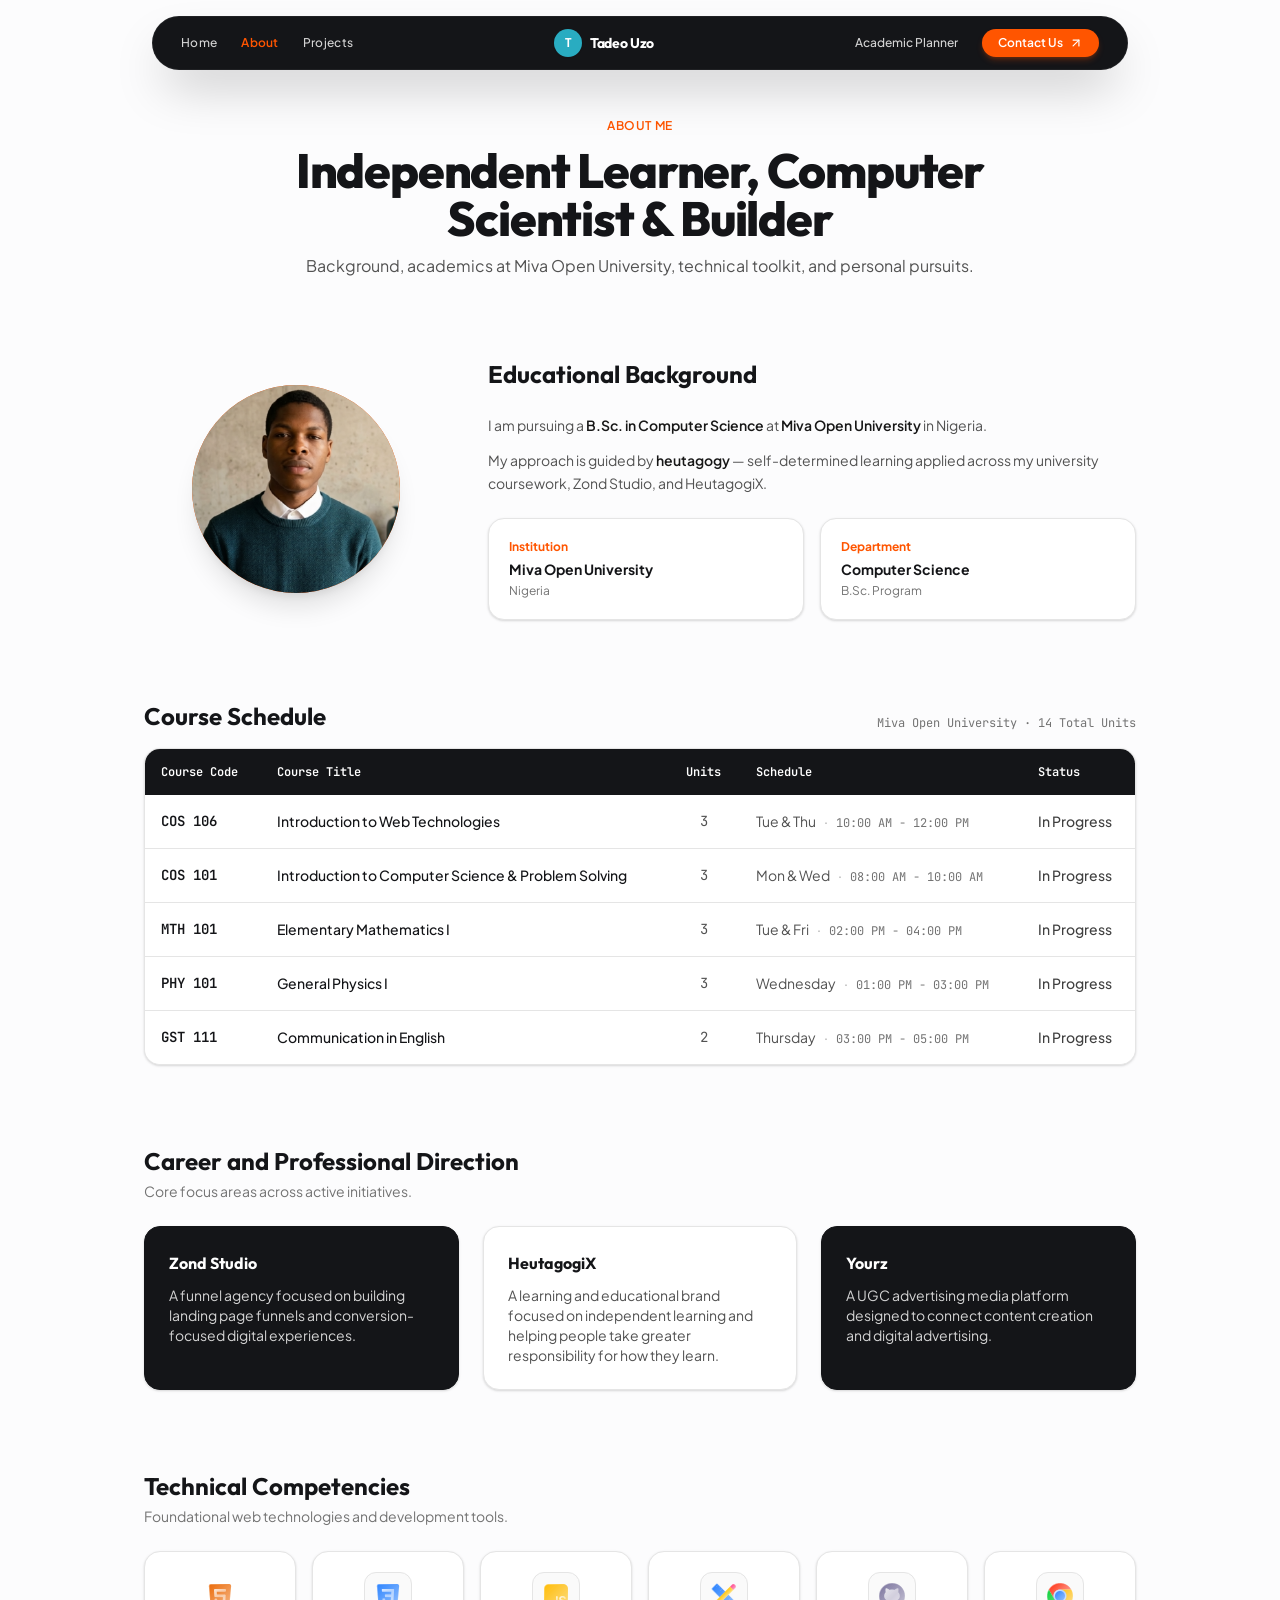
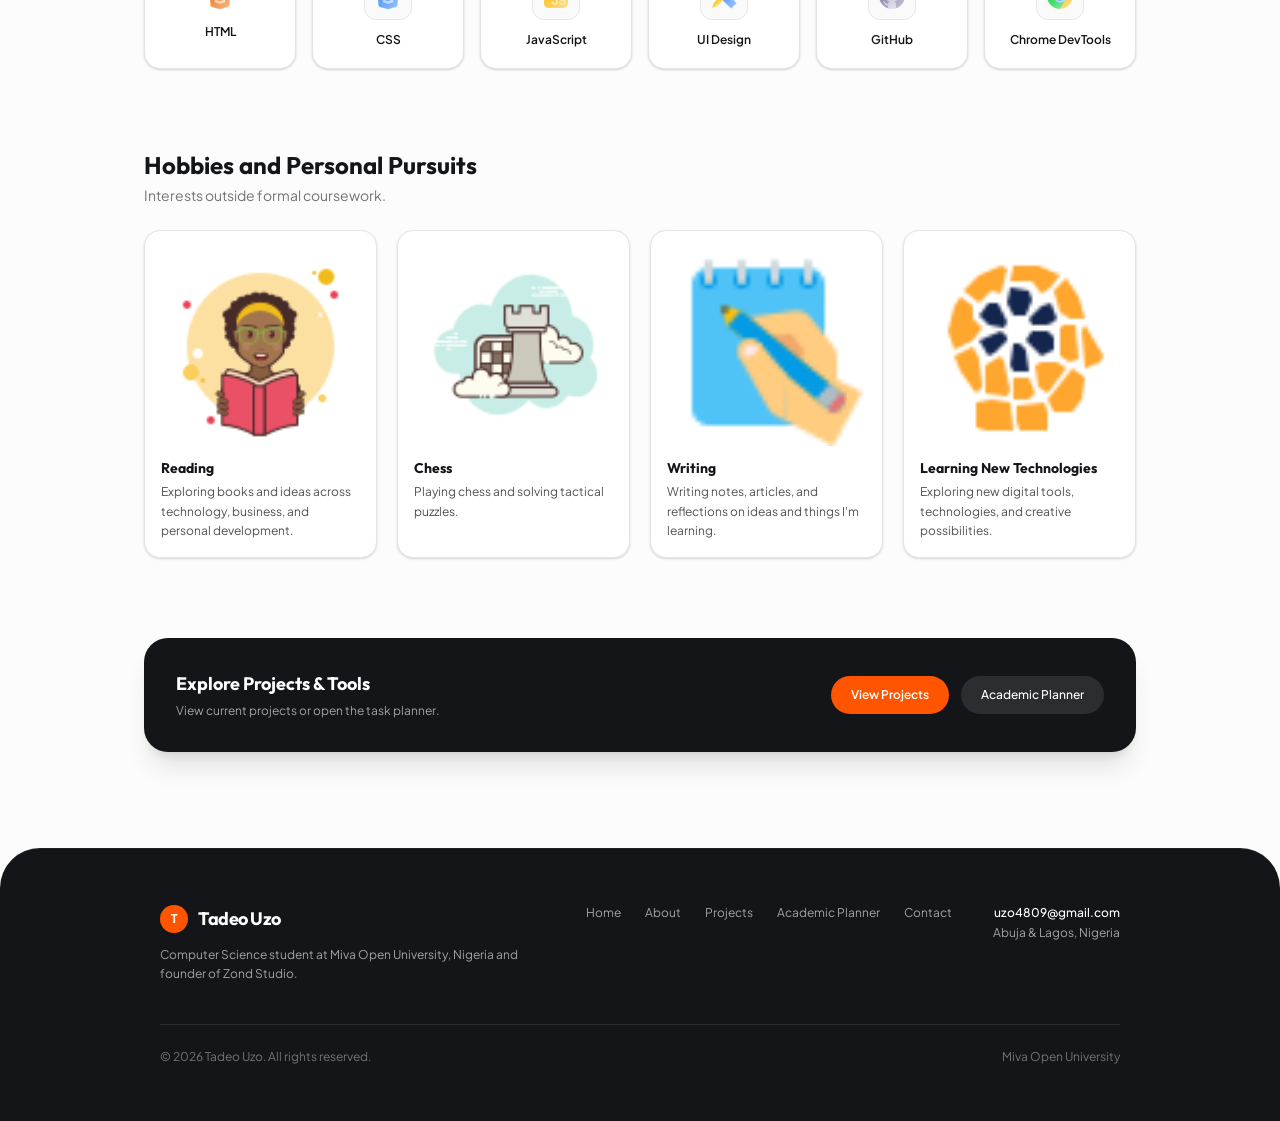
==== commit 764903f7: "Update links to remove leading slashes" ====
--- a/about.html
+++ b/about.html
@@ -8,7 +8,7 @@
     <link rel="preconnect" href="https://fonts.googleapis.com" />
     <link rel="preconnect" href="https://fonts.gstatic.com" crossorigin />
     <link href="https://fonts.googleapis.com/css2?family=Outfit:wght@400;500;600;700;800;900&family=Plus+Jakarta+Sans:wght@300;400;500;600;700&family=JetBrains+Mono:wght@400;500&display=swap" rel="stylesheet" />
-    <link rel="stylesheet" href="/css/styles.css" />
+    <link rel="stylesheet" href="css/styles.css" />
   </head>
   <body>
     <div class="app-shell">
@@ -16,19 +16,19 @@
       <div class="site-header-wrap">
         <header class="site-header">
           <nav class="header-nav-left" aria-label="Primary navigation">
-            <a href="/index.html" class="nav-link">Home</a>
-            <a href="/about.html" class="nav-link is-active">About</a>
-            <a href="/projects.html" class="nav-link">Projects</a>
+            <a href="index.html" class="nav-link">Home</a>
+            <a href="about.html" class="nav-link is-active">About</a>
+            <a href="projects.html" class="nav-link">Projects</a>
           </nav>
 
-          <a href="/index.html" class="brand-lockup">
+          <a href="index.html" class="brand-lockup">
             <span class="brand-badge">T</span>
             <span class="brand-wordmark">Tadeo Uzo</span>
           </a>
 
           <div class="header-nav-right">
-            <a href="/planner.html" class="nav-link">Academic Planner</a>
-            <a href="/contact.html" class="header-cta">
+            <a href="planner.html" class="nav-link">Academic Planner</a>
+            <a href="contact.html" class="header-cta">
               <span>Contact Us</span>
               <svg xmlns="http://www.w3.org/2000/svg" viewBox="0 0 24 24" fill="none" stroke="currentColor" stroke-width="2" stroke-linecap="round" stroke-linejoin="round" aria-hidden="true">
                 <path d="M7 7h10v10" />
@@ -38,7 +38,7 @@
           </div>
 
           <div class="header-mobile-controls">
-            <a href="/contact.html" class="mobile-contact-pill">Contact</a>
+            <a href="contact.html" class="mobile-contact-pill">Contact</a>
             <button
               type="button"
               id="mobile-menu-toggle"
@@ -61,11 +61,11 @@
 
         <div id="mobile-drawer" class="mobile-drawer">
           <div class="mobile-drawer-list">
-            <a href="/index.html" class="mobile-drawer-link">Home</a>
-            <a href="/about.html" class="mobile-drawer-link is-active">About</a>
-            <a href="/projects.html" class="mobile-drawer-link">Projects</a>
-            <a href="/planner.html" class="mobile-drawer-link">Academic Planner</a>
-            <a href="/contact.html" class="mobile-drawer-link">Contact</a>
+            <a href="index.html" class="mobile-drawer-link">Home</a>
+            <a href="about.html" class="mobile-drawer-link is-active">About</a>
+            <a href="projects.html" class="mobile-drawer-link">Projects</a>
+            <a href="planner.html" class="mobile-drawer-link">Academic Planner</a>
+            <a href="contact.html" class="mobile-drawer-link">Contact</a>
           </div>
         </div>
       </div>
@@ -345,8 +345,8 @@
               </p>
             </div>
             <div class="about-callout-actions">
-              <a href="/projects.html" class="btn-callout-primary">View Projects</a>
-              <a href="/planner.html" class="btn-callout-secondary">Academic Planner</a>
+              <a href="projects.html" class="btn-callout-primary">View Projects</a>
+              <a href="planner.html" class="btn-callout-secondary">Academic Planner</a>
             </div>
           </section>
         </div>
@@ -367,11 +367,11 @@
             </div>
 
             <nav aria-label="Footer navigation" class="footer-nav">
-              <a href="/index.html">Home</a>
-              <a href="/about.html">About</a>
-              <a href="/projects.html">Projects</a>
-              <a href="/planner.html">Academic Planner</a>
-              <a href="/contact.html">Contact</a>
+              <a href="index.html">Home</a>
+              <a href="about.html">About</a>
+              <a href="projects.html">Projects</a>
+              <a href="planner.html">Academic Planner</a>
+              <a href="contact.html">Contact</a>
             </nav>
 
             <div class="footer-contact">
@@ -388,6 +388,6 @@
       </footer>
     </div>
 
-    <script type="module" src="/js/main.js"></script>
+    <script type="module" src="js/main.js"></script>
   </body>
 </html>
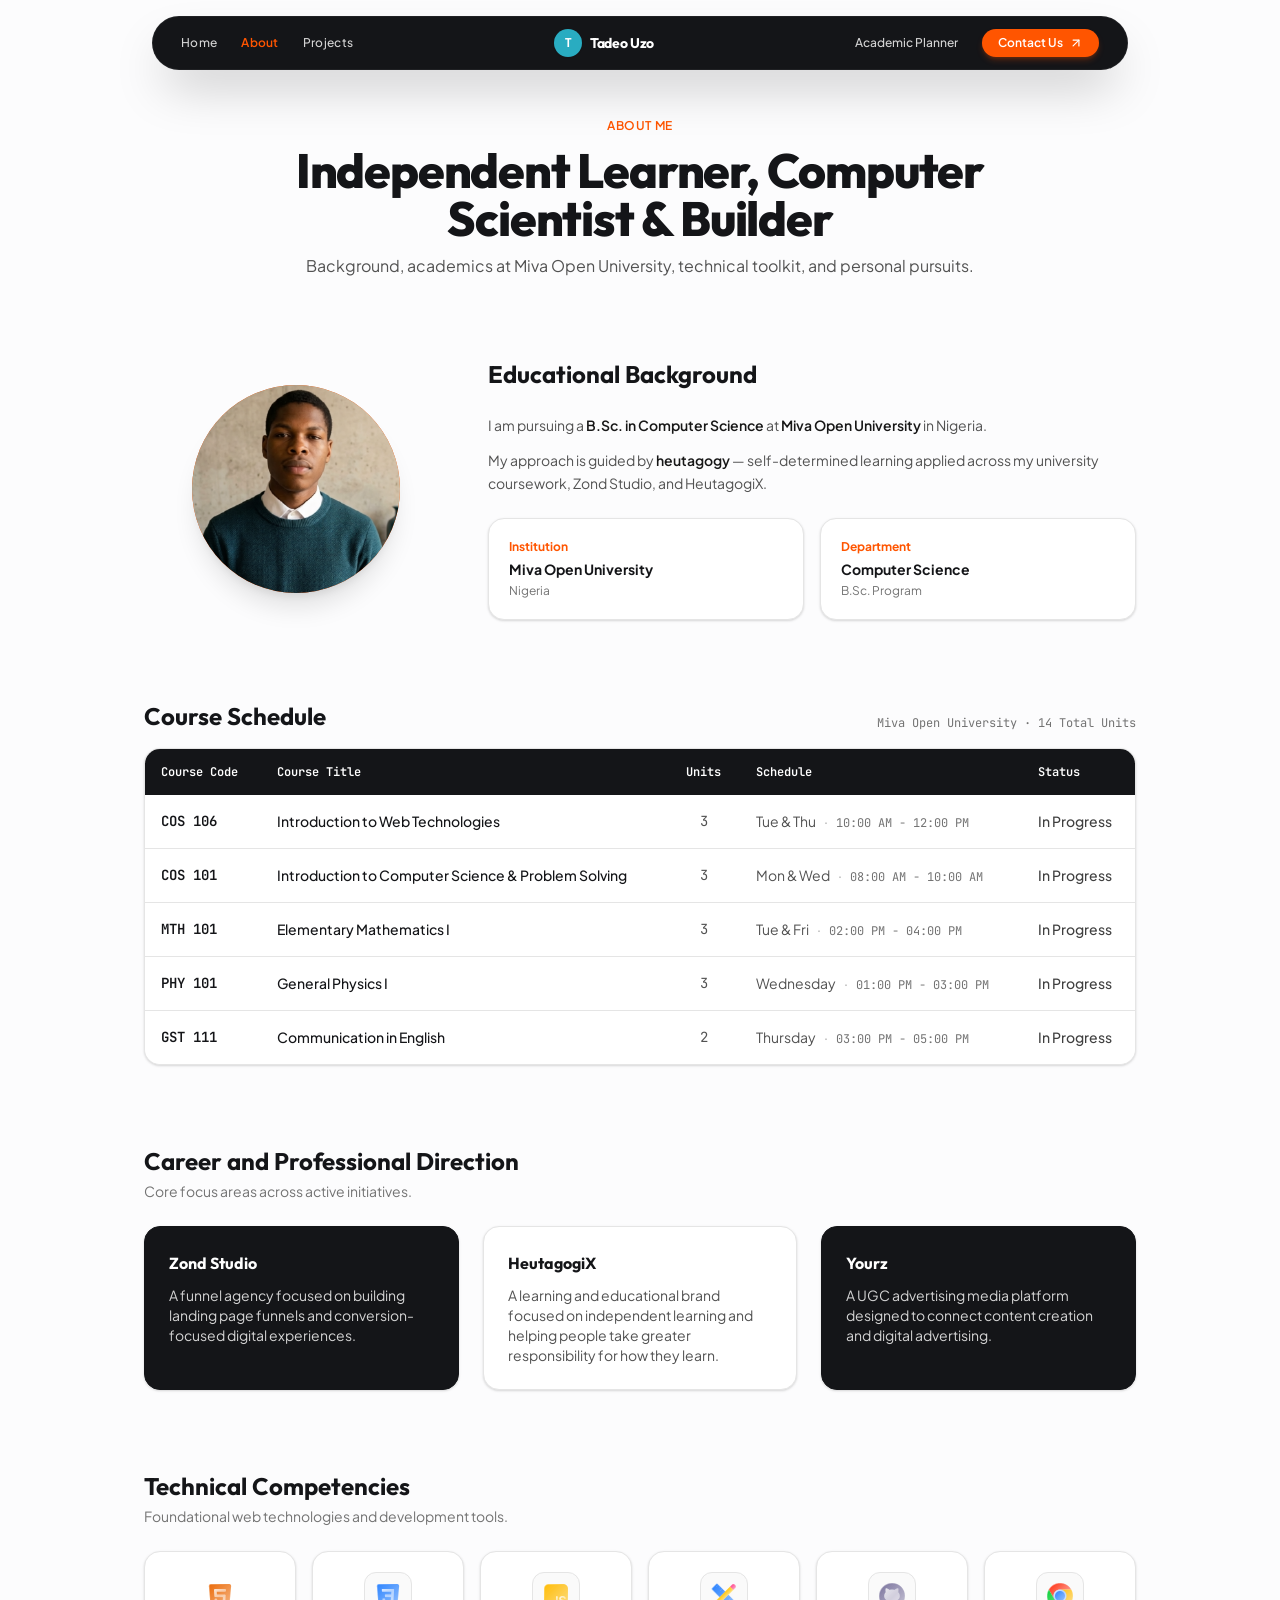
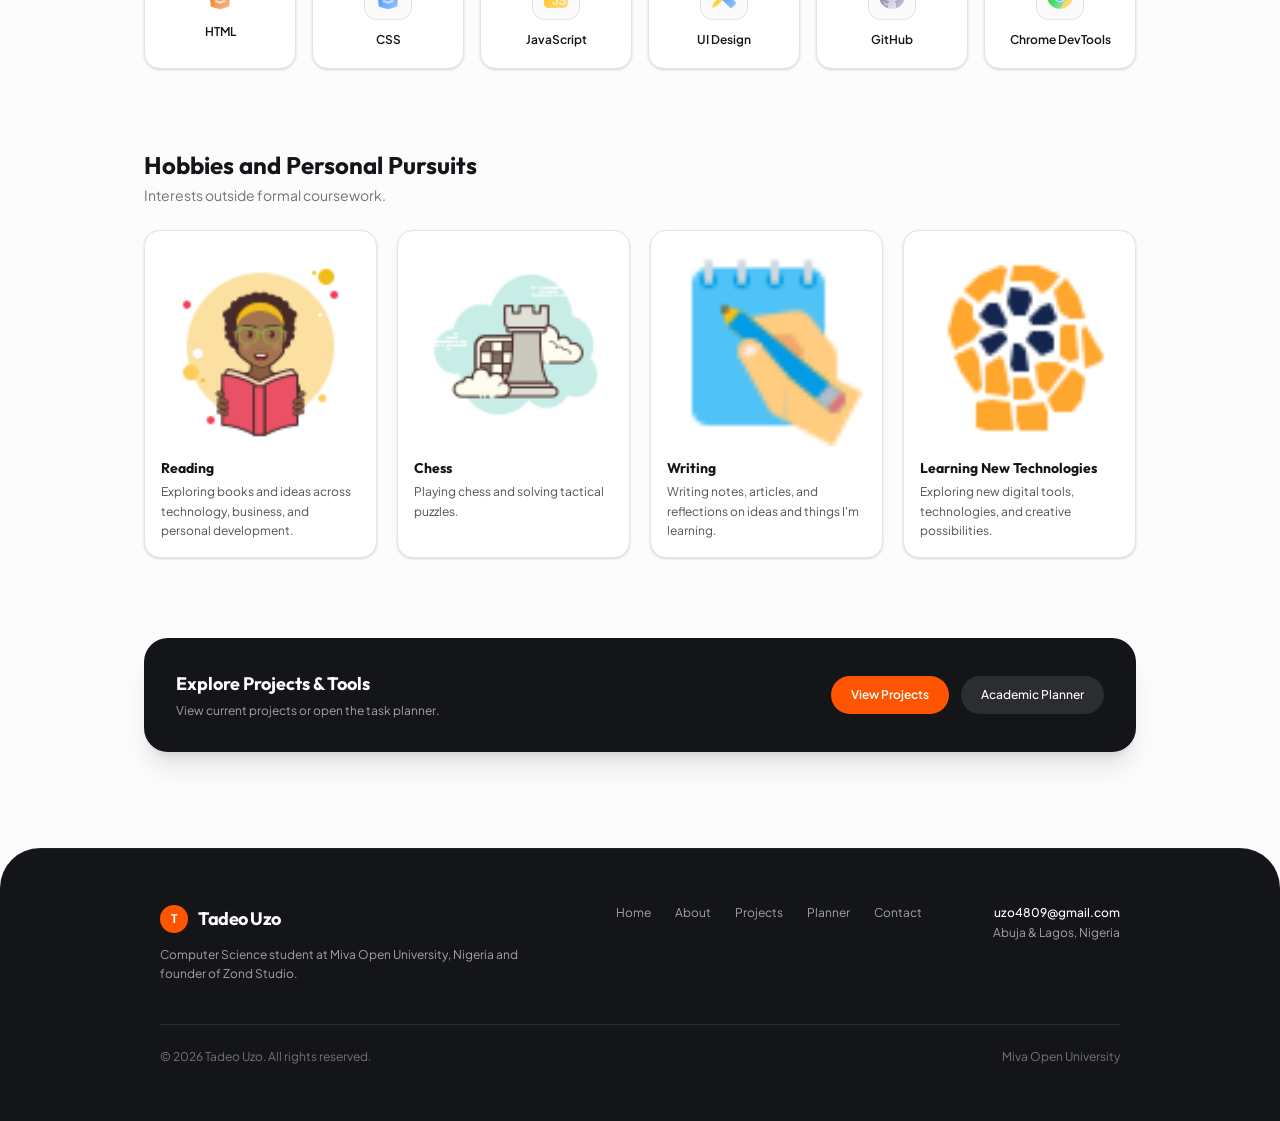
==== commit 452e6081: "Rename 'Academic Planner' link to 'Planner'" ====
--- a/about.html
+++ b/about.html
@@ -370,7 +370,7 @@
               <a href="index.html">Home</a>
               <a href="about.html">About</a>
               <a href="projects.html">Projects</a>
-              <a href="planner.html">Academic Planner</a>
+              <a href="planner.html">Planner</a>
               <a href="contact.html">Contact</a>
             </nav>
 
